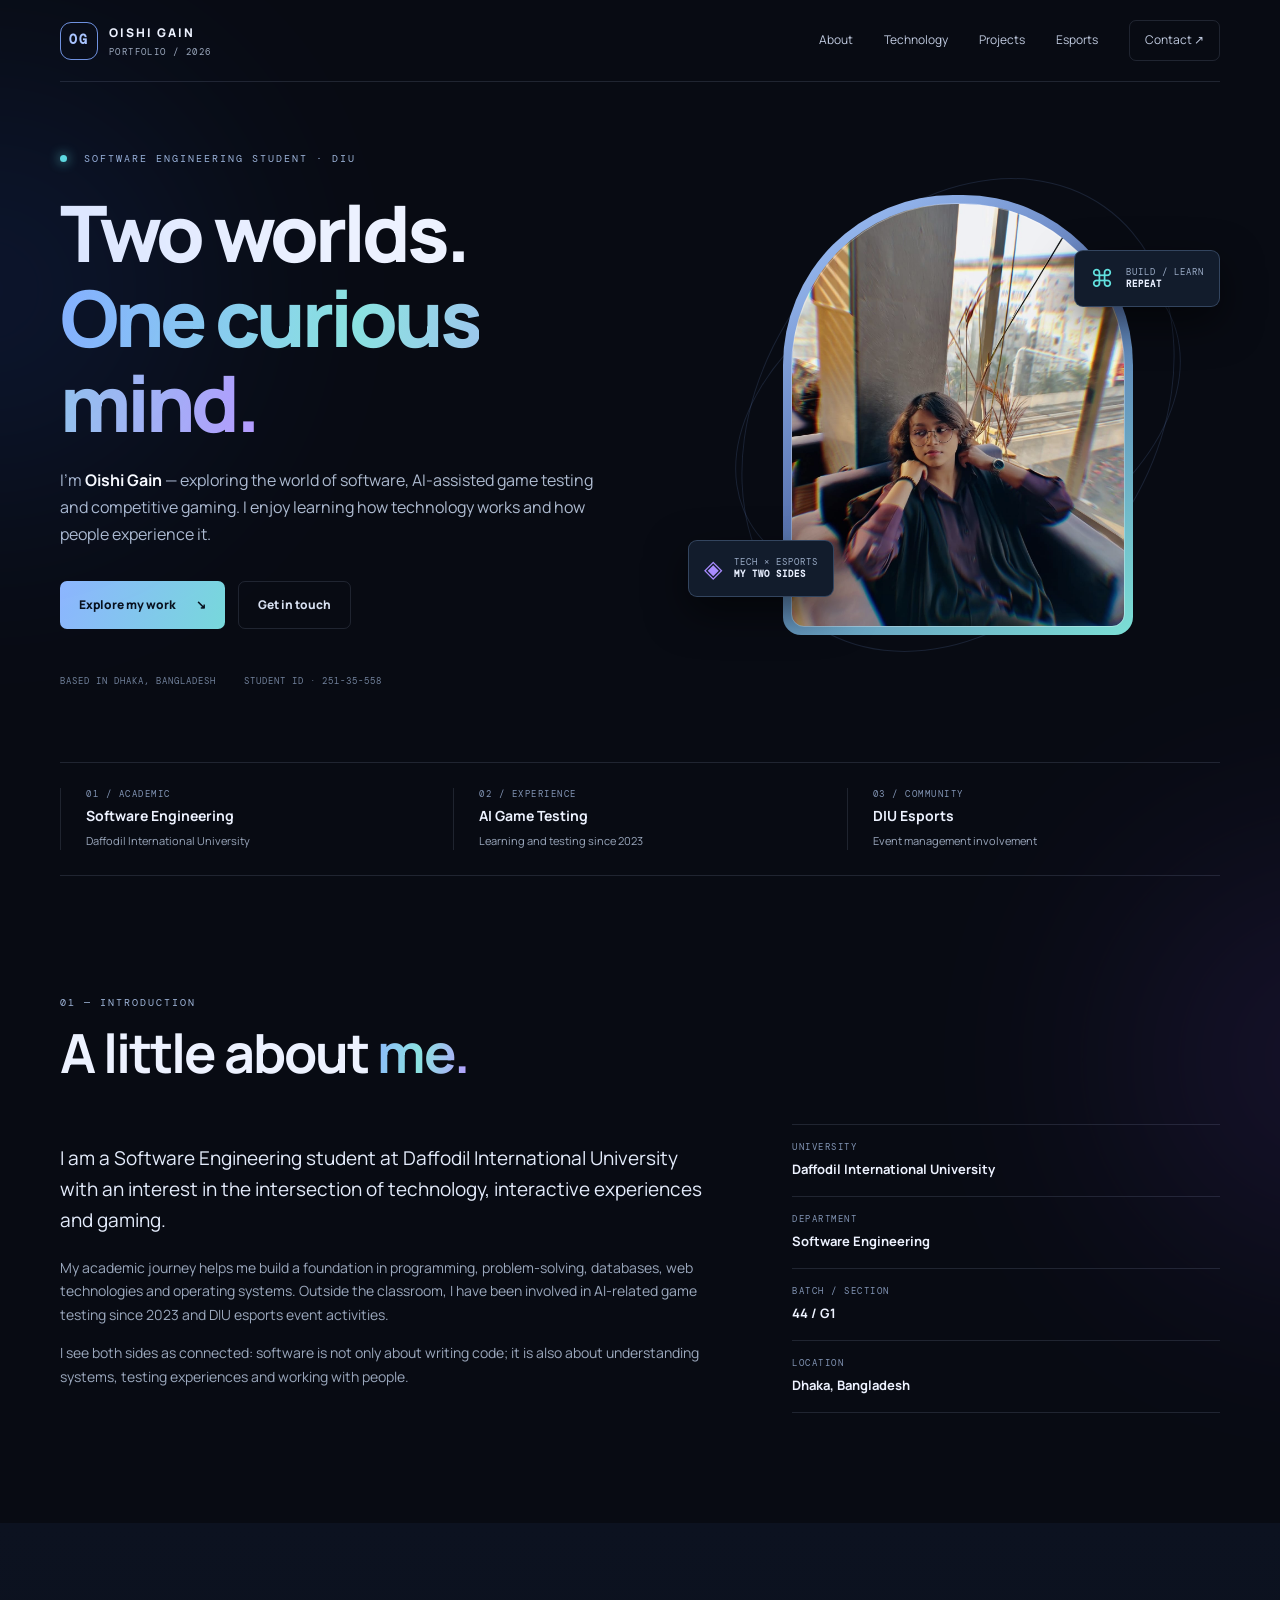
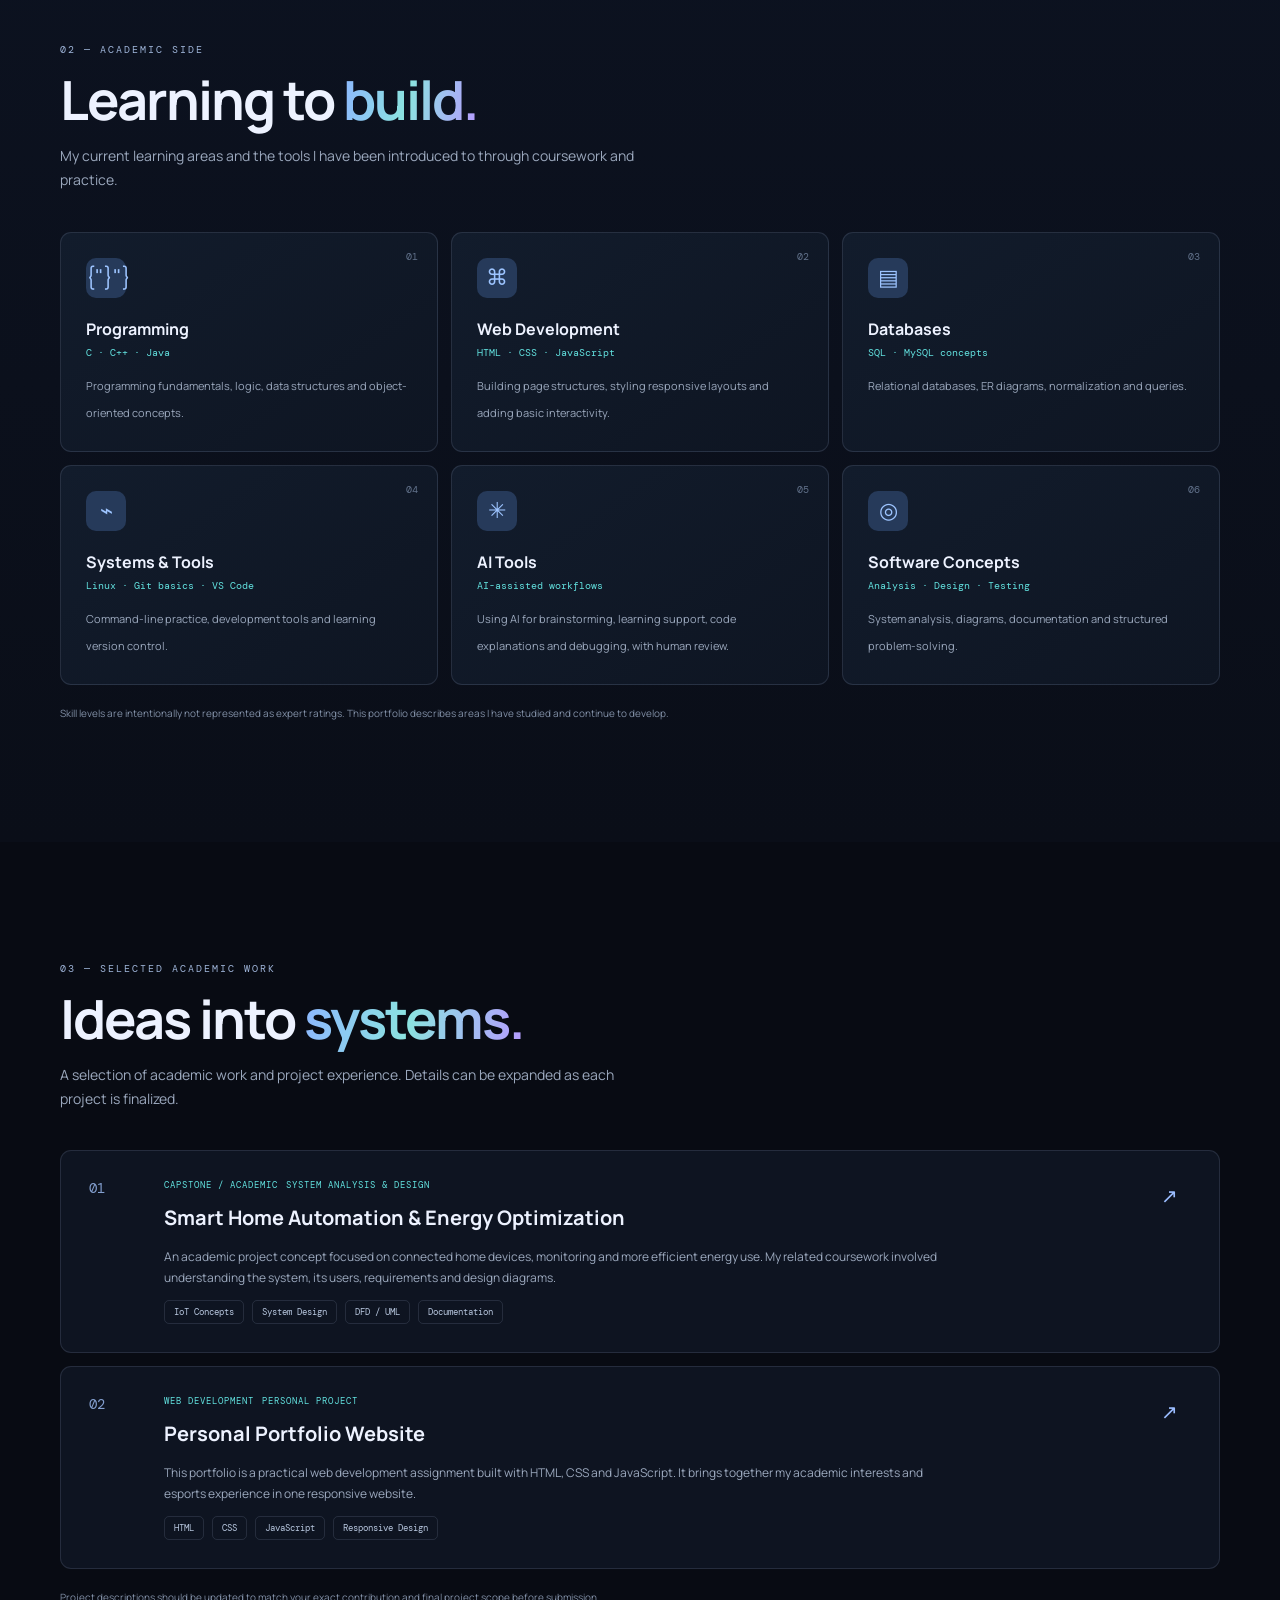
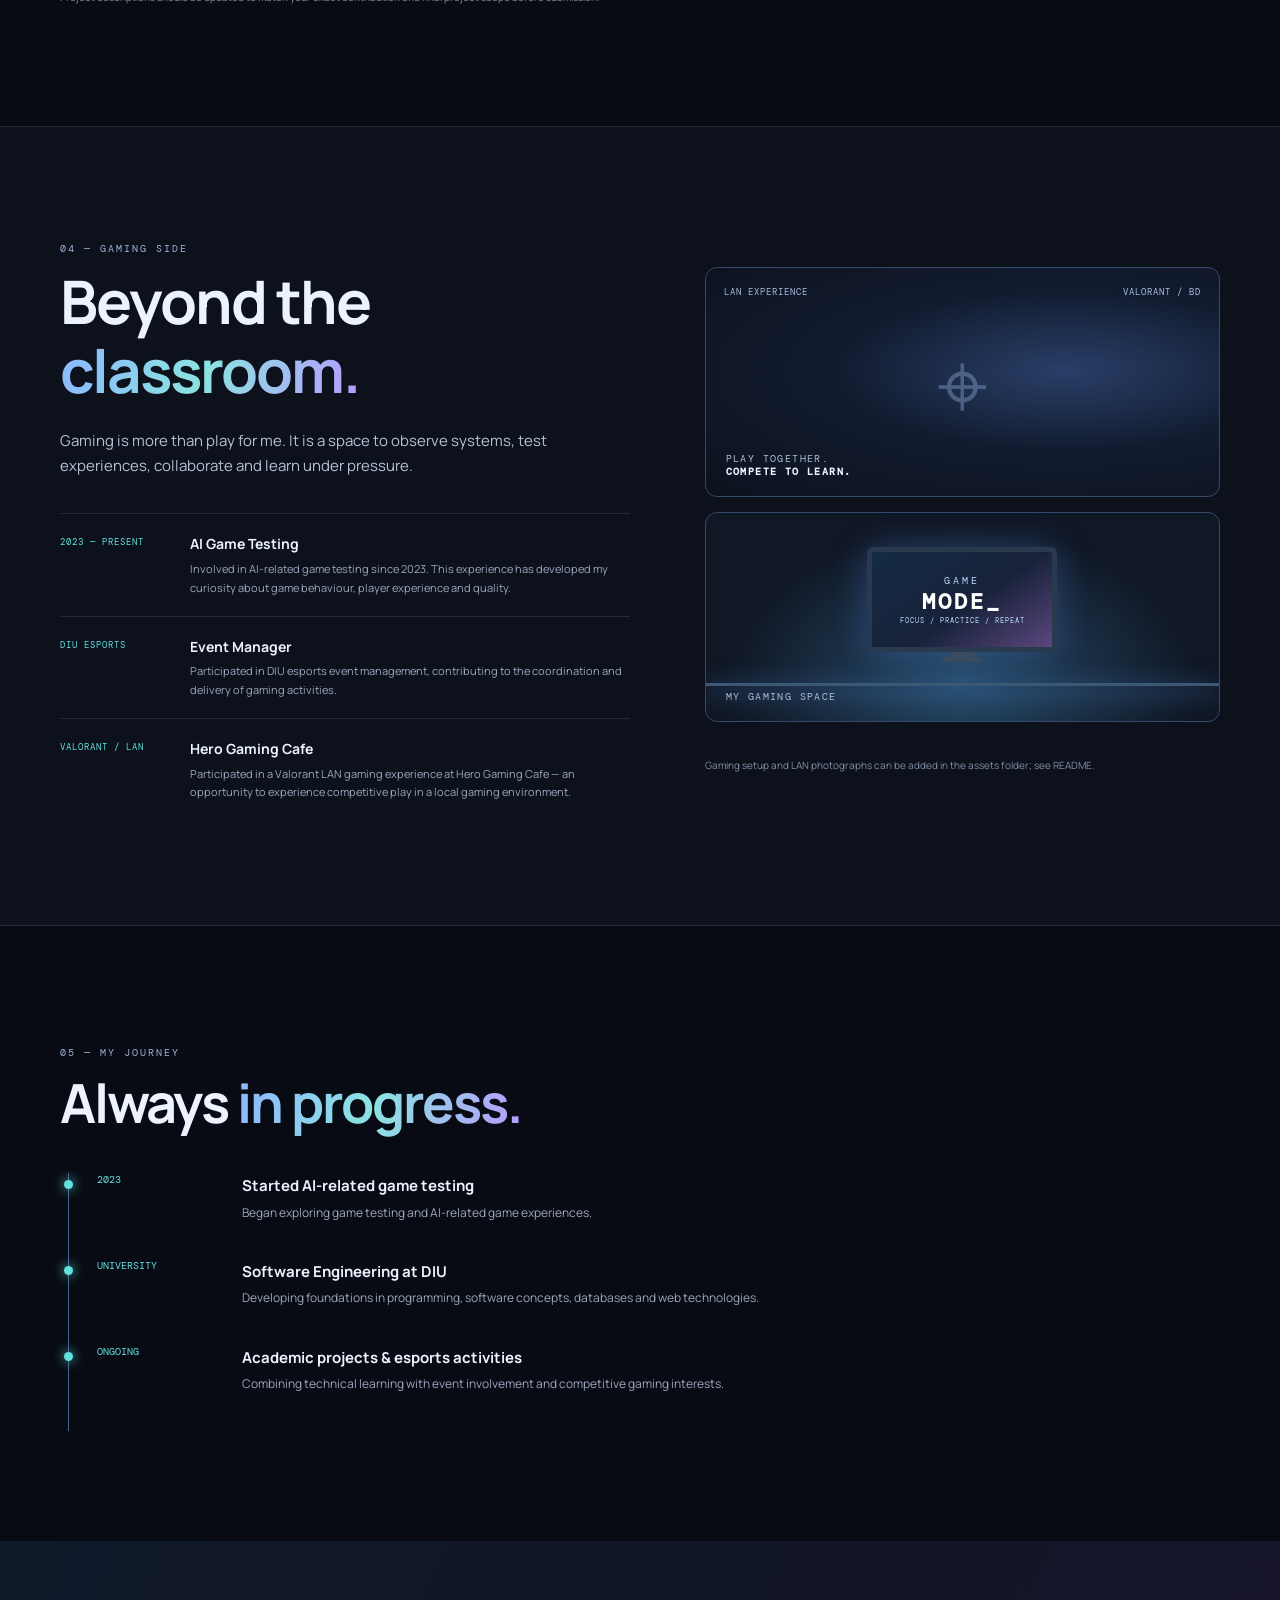
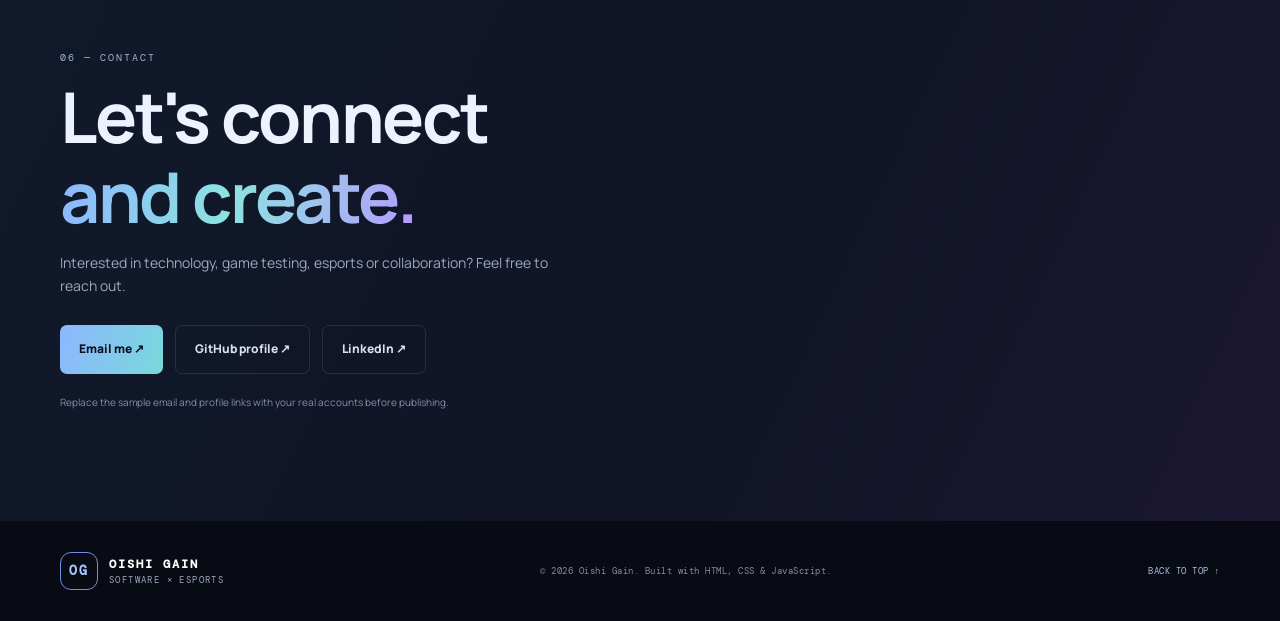
==== index.html @ d16bc070 "Add files via upload" ====
<!DOCTYPE html>
<html lang="en">
<head>
  <meta charset="UTF-8">
  <meta name="viewport" content="width=device-width, initial-scale=1.0">
  <meta name="description" content="Portfolio of Oishi Gain, Software Engineering student, technology enthusiast and esports participant.">
  <title>Oishi Gain | Software Engineering & Esports</title>
  <link rel="preconnect" href="https://fonts.googleapis.com">
  <link rel="preconnect" href="https://fonts.gstatic.com" crossorigin>
  <link href="https://fonts.googleapis.com/css2?family=DM+Mono:wght@400;500&family=Manrope:wght@400;500;600;700;800&display=swap" rel="stylesheet">
  <link rel="stylesheet" href="style.css">
</head>
<body>
  <div class="ambient ambient-one"></div><div class="ambient ambient-two"></div>
  <header class="site-header">
    <a class="brand" href="#home"><span class="brand-mark">OG</span><span>OISHI GAIN<span class="brand-sub">PORTFOLIO / 2026</span></span></a>
    <button class="menu-toggle" aria-label="Toggle navigation" aria-expanded="false">☰</button>
    <nav class="nav-links" id="navLinks">
      <a href="#about">About</a><a href="#tech">Technology</a><a href="#projects">Projects</a><a href="#esports">Esports</a><a href="#contact" class="nav-contact">Contact ↗</a>
    </nav>
  </header>

  <main>
    <section class="hero section-wrap" id="home">
      <div class="hero-copy">
        <p class="eyebrow"><span class="status-dot"></span> SOFTWARE ENGINEERING STUDENT · DIU</p>
        <h1>Two worlds.<br><span class="gradient-text">One curious mind.</span></h1>
        <p class="hero-lead">I'm <strong>Oishi Gain</strong> — exploring the world of software, AI-assisted game testing and competitive gaming. I enjoy learning how technology works and how people experience it.</p>
        <div class="hero-actions"><a class="button button-primary" href="#projects">Explore my work <span>↘</span></a><a class="button button-quiet" href="#contact">Get in touch</a></div>
        <div class="hero-meta"><span>BASED IN DHAKA, BANGLADESH</span><span>STUDENT ID · 251-35-558</span></div>
      </div>
      <div class="hero-visual">
        <div class="portrait-frame"><img src="assets/oishi-profile.png" alt="Portrait of Oishi Gain"></div>
        <div class="floating-note note-top"><span class="note-icon">⌘</span><span>BUILD / LEARN<br><b>REPEAT</b></span></div>
        <div class="floating-note note-bottom"><span class="note-icon purple">◈</span><span>TECH × ESPORTS<br><b>MY TWO SIDES</b></span></div>
        <div class="orbit orbit-one"></div><div class="orbit orbit-two"></div>
      </div>
    </section>

    <section class="identity-strip section-wrap">
      <div><span class="strip-label">01 / ACADEMIC</span><strong>Software Engineering</strong><small>Daffodil International University</small></div>
      <div><span class="strip-label">02 / EXPERIENCE</span><strong>AI Game Testing</strong><small>Learning and testing since 2023</small></div>
      <div><span class="strip-label">03 / COMMUNITY</span><strong>DIU Esports</strong><small>Event management involvement</small></div>
    </section>

    <section class="content-section section-wrap" id="about">
      <div class="section-heading"><p class="eyebrow">01 — INTRODUCTION</p><h2>A little about <span class="gradient-text">me.</span></h2></div>
      <div class="about-grid">
        <div class="about-main"><p class="large-copy">I am a Software Engineering student at Daffodil International University with an interest in the intersection of technology, interactive experiences and gaming.</p><p>My academic journey helps me build a foundation in programming, problem-solving, databases, web technologies and operating systems. Outside the classroom, I have been involved in AI-related game testing since 2023 and DIU esports event activities.</p><p>I see both sides as connected: software is not only about writing code; it is also about understanding systems, testing experiences and working with people.</p></div>
        <div class="profile-facts">
          <div class="fact"><span>UNIVERSITY</span><b>Daffodil International University</b></div>
          <div class="fact"><span>DEPARTMENT</span><b>Software Engineering</b></div>
          <div class="fact"><span>BATCH / SECTION</span><b>44 / G1</b></div>
          <div class="fact"><span>LOCATION</span><b>Dhaka, Bangladesh</b></div>
        </div>
      </div>
    </section>

    <section class="content-section tech-section" id="tech">
      <div class="section-wrap">
        <div class="section-heading"><p class="eyebrow">02 — ACADEMIC SIDE</p><h2>Learning to <span class="gradient-text">build.</span></h2><p class="section-intro">My current learning areas and the tools I have been introduced to through coursework and practice.</p></div>
        <div class="skill-grid">
          <article class="skill-card"><span class="card-index">01</span><div class="skill-icon">{"}"}</div><h3>Programming</h3><p>C · C++ · Java</p><small>Programming fundamentals, logic, data structures and object-oriented concepts.</small></article>
          <article class="skill-card"><span class="card-index">02</span><div class="skill-icon">⌘</div><h3>Web Development</h3><p>HTML · CSS · JavaScript</p><small>Building page structures, styling responsive layouts and adding basic interactivity.</small></article>
          <article class="skill-card"><span class="card-index">03</span><div class="skill-icon">▤</div><h3>Databases</h3><p>SQL · MySQL concepts</p><small>Relational databases, ER diagrams, normalization and queries.</small></article>
          <article class="skill-card"><span class="card-index">04</span><div class="skill-icon">⌁</div><h3>Systems & Tools</h3><p>Linux · Git basics · VS Code</p><small>Command-line practice, development tools and learning version control.</small></article>
          <article class="skill-card"><span class="card-index">05</span><div class="skill-icon">✳</div><h3>AI Tools</h3><p>AI-assisted workflows</p><small>Using AI for brainstorming, learning support, code explanations and debugging, with human review.</small></article>
          <article class="skill-card"><span class="card-index">06</span><div class="skill-icon">◎</div><h3>Software Concepts</h3><p>Analysis · Design · Testing</p><small>System analysis, diagrams, documentation and structured problem-solving.</small></article>
        </div>
        <p class="small-note">Skill levels are intentionally not represented as expert ratings. This portfolio describes areas I have studied and continue to develop.</p>
      </div>
    </section>

    <section class="content-section section-wrap" id="projects">
      <div class="section-heading"><p class="eyebrow">03 — SELECTED ACADEMIC WORK</p><h2>Ideas into <span class="gradient-text">systems.</span></h2><p class="section-intro">A selection of academic work and project experience. Details can be expanded as each project is finalized.</p></div>
      <div class="project-list">
        <article class="project-card">
          <div class="project-number">01</div><div class="project-body"><div class="project-tags"><span>CAPSTONE / ACADEMIC</span><span>SYSTEM ANALYSIS & DESIGN</span></div><h3>Smart Home Automation & Energy Optimization</h3><p>An academic project concept focused on connected home devices, monitoring and more efficient energy use. My related coursework involved understanding the system, its users, requirements and design diagrams.</p><div class="tag-row"><span>IoT Concepts</span><span>System Design</span><span>DFD / UML</span><span>Documentation</span></div></div><div class="project-arrow">↗</div>
        </article>
        <article class="project-card">
          <div class="project-number">02</div><div class="project-body"><div class="project-tags"><span>WEB DEVELOPMENT</span><span>PERSONAL PROJECT</span></div><h3>Personal Portfolio Website</h3><p>This portfolio is a practical web development assignment built with HTML, CSS and JavaScript. It brings together my academic interests and esports experience in one responsive website.</p><div class="tag-row"><span>HTML</span><span>CSS</span><span>JavaScript</span><span>Responsive Design</span></div></div><div class="project-arrow">↗</div>
        </article>
      </div>
      <p class="small-note">Project descriptions should be updated to match your exact contribution and final project scope before submission.</p>
    </section>

    <section class="esports-section" id="esports">
      <div class="section-wrap esports-layout">
        <div class="esports-copy"><p class="eyebrow">04 — GAMING SIDE</p><h2>Beyond the<br><span class="gradient-text">classroom.</span></h2><p class="large-copy">Gaming is more than play for me. It is a space to observe systems, test experiences, collaborate and learn under pressure.</p>
          <div class="experience-item"><span class="experience-year">2023 — PRESENT</span><div><h3>AI Game Testing</h3><p>Involved in AI-related game testing since 2023. This experience has developed my curiosity about game behaviour, player experience and quality.</p></div></div>
          <div class="experience-item"><span class="experience-year">DIU ESPORTS</span><div><h3>Event Manager</h3><p>Participated in DIU esports event management, contributing to the coordination and delivery of gaming activities.</p></div></div>
          <div class="experience-item"><span class="experience-year">VALORANT / LAN</span><div><h3>Hero Gaming Cafe</h3><p>Participated in a Valorant LAN gaming experience at Hero Gaming Cafe — an opportunity to experience competitive play in a local gaming environment.</p></div></div>
        </div>
        <div class="gaming-visual">
          <div class="visual-panel lan-panel"><div class="visual-top"><span>LAN EXPERIENCE</span><span>VALORANT / BD</span></div><div class="crosshair">⌖</div><div class="visual-caption">PLAY TOGETHER.<br><b>COMPETE TO LEARN.</b></div></div>
          <div class="visual-panel setup-panel"><div class="setup-glow"></div><div class="monitor"><div class="monitor-screen"><span>GAME</span><b>MODE_</b><small>FOCUS / PRACTICE / REPEAT</small></div><div class="monitor-stand"></div></div><div class="desk-line"></div><div class="visual-caption">MY GAMING SPACE</div></div>
          <p class="small-note">Gaming setup and LAN photographs can be added in the assets folder; see README.</p>
        </div>
      </div>
    </section>

    <section class="content-section section-wrap" id="journey">
      <div class="section-heading"><p class="eyebrow">05 — MY JOURNEY</p><h2>Always <span class="gradient-text">in progress.</span></h2></div>
      <div class="timeline">
        <div class="timeline-item"><span>2023</span><div><h3>Started AI-related game testing</h3><p>Began exploring game testing and AI-related game experiences.</p></div></div>
        <div class="timeline-item"><span>UNIVERSITY</span><div><h3>Software Engineering at DIU</h3><p>Developing foundations in programming, software concepts, databases and web technologies.</p></div></div>
        <div class="timeline-item"><span>ONGOING</span><div><h3>Academic projects & esports activities</h3><p>Combining technical learning with event involvement and competitive gaming interests.</p></div></div>
      </div>
    </section>

    <section class="contact-section" id="contact"><div class="section-wrap contact-inner">
      <p class="eyebrow">06 — CONTACT</p><h2>Let's connect<br><span class="gradient-text">and create.</span></h2>
      <p>Interested in technology, game testing, esports or collaboration? Feel free to reach out.</p><div class="contact-links">
        <a href="mailto:oishigain162@gmail.com" class="button button-primary">Email me ↗</a>
        <a href="https://github.com/" target="_blank" rel="noreferrer" class="button button-quiet">GitHub profile ↗</a>
        <a href="https://www.linkedin.com/" target="_blank" rel="noreferrer" class="button button-quiet">LinkedIn ↗</a>
      </div>
      <p class="small-note">Replace the sample email and profile links with your real accounts before publishing.</p>
    </div>
  </section>
</main>
  <footer class="site-footer"><a class="brand" href="#home"><span class="brand-mark">OG</span><span>OISHI GAIN<span class="brand-sub">SOFTWARE × ESPORTS</span></span></a><span>© <span id="year"></span> Oishi Gain. Built with HTML, CSS & JavaScript.</span><a href="#home">BACK TO TOP ↑</a></footer>
  <script src="script.js"></script>
</body>
</html>
---- style.css ----
*{box-sizing:border-box} :root{--bg:#080b13;--panel:#101624;--panel2:#131c2d;--text:#edf2ff;--muted:#9ba8bd;--line:rgba(191,208,241,.13);--blue:#7ca9ff;--cyan:#62e1df;--purple:#a88bff;--mono:"DM Mono",monospace;--sans:"Manrope",sans-serif}html{scroll-behavior:smooth;scroll-padding-top:90px}body{margin:0;background:var(--bg);color:var(--text);font-family:var(--sans);line-height:1.7;overflow-x:hidden}a{color:inherit;text-decoration:none}.ambient{position:absolute;width:420px;height:420px;border-radius:50%;filter:blur(120px);opacity:.12;pointer-events:none}.ambient-one{background:#316dff;top:80px;left:-220px}.ambient-two{background:#7b43d8;top:850px;right:-260px}.section-wrap{width:min(1160px,calc(100% - 48px));margin:auto}.site-header{height:82px;display:flex;align-items:center;justify-content:space-between;width:min(1160px,calc(100% - 48px));margin:auto;border-bottom:1px solid var(--line);position:relative;z-index:5}.brand{display:flex;align-items:center;gap:11px;font-size:12px;font-weight:800;letter-spacing:2px}.brand-mark{width:38px;height:38px;display:grid;place-items:center;border:1px solid #6f91df;color:#a9c4ff;border-radius:11px;font-family:var(--mono);font-size:13px}.brand-sub{display:block;color:var(--muted);font:9px var(--mono);letter-spacing:1.4px;margin-top:2px}.nav-links{display:flex;align-items:center;gap:31px;font-size:12px;color:#c1cbe0}.nav-links a:hover,.site-footer a:hover{color:var(--cyan)}.nav-contact{border:1px solid var(--line);padding:9px 15px;border-radius:7px}.menu-toggle{display:none;background:none;color:white;border:0;font-size:24px}.hero{min-height:650px;display:grid;grid-template-columns:1.05fr .95fr;align-items:center;gap:55px;padding-top:60px;padding-bottom:75px}.eyebrow{font:10px var(--mono);letter-spacing:2px;color:#9eb4d8}.status-dot{display:inline-block;width:7px;height:7px;background:var(--cyan);border-radius:50%;margin-right:9px;box-shadow:0 0 12px var(--cyan)}h1{font-size:clamp(48px,6.4vw,78px);line-height:1.09;letter-spacing:-4px;margin:25px 0 22px;font-weight:800}.gradient-text{background:linear-gradient(100deg,#8db6ff 0%,#8be3e0 48%,#b69bff 100%);-webkit-background-clip:text;background-clip:text;color:transparent}.hero-lead{max-width:540px;color:#aebbd0;font-size:16px}.hero-lead strong{color:white}.hero-actions{display:flex;gap:13px;margin:32px 0 46px}.button{display:inline-flex;align-items:center;gap:20px;padding:13px 19px;border-radius:7px;font-size:12px;font-weight:800;transition:.2s}.button:hover{transform:translateY(-3px)}.button-primary{background:linear-gradient(110deg,#8eb6ff,#78d9db);color:#08101c}.button-quiet{border:1px solid var(--line);color:#d8e1f2}.hero-meta{display:flex;gap:28px;color:#71819b;font:9px var(--mono);letter-spacing:1px}.hero-visual{position:relative;min-height:480px;display:grid;place-items:center}.portrait-frame{width:min(350px,78%);height:440px;position:relative;z-index:1;border-radius:170px 170px 18px 18px;padding:9px;background:linear-gradient(145deg,#a5c9ff,#5a75b2 48%,#7ce0d6)}.portrait-frame:before{content:"";position:absolute;inset:8px;border:1px solid #ffffff50;border-radius:165px 165px 13px 13px;z-index:2;pointer-events:none}.portrait-frame img{width:100%;height:100%;object-fit:cover;object-position:center 35%;border-radius:160px 160px 12px 12px;filter:saturate(.86)}.floating-note{position:absolute;z-index:3;display:flex;gap:11px;align-items:center;padding:12px 15px;background:#121c2c;border:1px solid #52698e88;border-radius:9px;box-shadow:0 15px 40px #0008;font:9px var(--mono);letter-spacing:1px;color:#9aabc6}.floating-note b{color:#e8efff}.note-icon{font-size:24px;color:var(--cyan)}.note-top{top:75px;right:0}.note-bottom{bottom:58px;left:-7px}.purple{color:var(--purple)}.orbit{position:absolute;border:1px solid #7296d52b;border-radius:50%;transform:rotate(-25deg)}.orbit-one{width:470px;height:310px}.orbit-two{width:390px;height:510px;transform:rotate(35deg)}.identity-strip{display:grid;grid-template-columns:repeat(3,1fr);border-top:1px solid var(--line);border-bottom:1px solid var(--line);padding:25px 0;gap:20px}.identity-strip>div{display:flex;flex-direction:column;gap:4px;padding-left:25px;border-left:1px solid var(--line)}.strip-label,.fact span{font:9px var(--mono);letter-spacing:1.5px;color:#8295b5}.identity-strip strong{font-size:14px}.identity-strip small{color:var(--muted);font-size:11px}.content-section{padding-top:110px;padding-bottom:110px}.section-heading{margin-bottom:40px}.section-heading h2,.esports-copy h2,.contact-inner h2{font-size:clamp(36px,5vw,54px);line-height:1.15;letter-spacing:-2px;margin:12px 0}.section-intro{color:var(--muted);max-width:600px;font-size:14px}.about-grid{display:grid;grid-template-columns:1.2fr .8fr;gap:90px}.about-main p{color:var(--muted);font-size:14px}.about-main .large-copy,.large-copy{font-size:19px;line-height:1.65;color:#e4ecfc}.profile-facts{border-top:1px solid var(--line)}.fact{padding:16px 0;border-bottom:1px solid var(--line);display:flex;flex-direction:column;gap:5px}.fact b{font-size:13px}.tech-section{background:linear-gradient(180deg,#0c1220,#0a0e18)}.skill-grid{display:grid;grid-template-columns:repeat(3,1fr);gap:13px}.skill-card{position:relative;padding:25px;background:linear-gradient(145deg,#121c2c,#0e1522);border:1px solid var(--line);border-radius:11px;min-height:220px;transition:.2s}.skill-card:hover,.project-card:hover{border-color:#7197d477;transform:translateY(-3px)}.card-index{position:absolute;right:19px;top:17px;color:#62728b;font:10px var(--mono)}.skill-icon{width:40px;height:40px;display:grid;place-items:center;background:#263a5a;color:#9dc4ff;border-radius:10px;font-size:22px}.skill-card h3{font-size:16px;margin:18px 0 3px}.skill-card p{font:10px var(--mono);color:var(--cyan);margin:0 0 12px}.skill-card small{color:var(--muted);font-size:11px}.small-note{font-size:10px;color:#8290a7;margin-top:20px}.project-list{display:grid;gap:13px}.project-card{display:grid;grid-template-columns:55px 1fr 30px;gap:20px;align-items:start;padding:28px;border:1px solid var(--line);background:#0e1421;border-radius:11px;transition:.2s}.project-number{font:14px var(--mono);color:#839fcf}.project-tags,.tag-row{display:flex;flex-wrap:wrap;gap:8px}.project-tags span{font:9px var(--mono);letter-spacing:1px;color:var(--cyan)}.project-body h3{font-size:20px;margin:10px 0}.project-body p{font-size:12px;color:var(--muted);max-width:800px}.tag-row span{font:9px var(--mono);padding:5px 9px;border:1px solid var(--line);border-radius:5px;color:#b8c7df}.project-arrow{color:#9bbdff;font-size:20px}.esports-section{background:#0c111c;border-top:1px solid var(--line);border-bottom:1px solid var(--line);padding:105px 0}.esports-layout{display:grid;grid-template-columns:1.05fr .95fr;gap:75px;align-items:center}.esports-copy h2{font-size:clamp(42px,5vw,60px)}.esports-copy>.large-copy{color:#b5c2d6;font-size:15px;margin:24px 0 35px}.experience-item{display:grid;grid-template-columns:115px 1fr;gap:15px;padding:18px 0;border-top:1px solid var(--line)}.experience-year{font:9px var(--mono);letter-spacing:1px;color:var(--cyan);padding-top:4px}.experience-item h3{font-size:14px;margin:0 0 4px}.experience-item p{font-size:11px;color:var(--muted);margin:0}.gaming-visual{display:grid;gap:15px}.visual-panel{height:230px;border:1px solid #354968;border-radius:12px;position:relative;overflow:hidden;padding:18px;background:radial-gradient(ellipse at 70% 45%,#293f68 0,#121c30 45%,#0c111d 100%)}.visual-top{display:flex;justify-content:space-between;font:9px var(--mono);letter-spacing:1px;color:#a8bddc}.crosshair{position:absolute;top:50%;left:50%;transform:translate(-50%,-50%);font-size:90px;color:#a5c8ff55}.visual-caption{position:absolute;bottom:18px;left:20px;font:10px var(--mono);letter-spacing:1.4px;color:#aebed7}.visual-caption b{color:#e9f3ff}.setup-panel{height:210px;background:radial-gradient(ellipse at 50% 80%,#264b69,#101725 65%)}.monitor{position:absolute;top:34px;left:50%;transform:translateX(-50%);width:190px;height:115px}.monitor-screen{height:105px;border:5px solid #29394e;border-radius:6px;background:linear-gradient(145deg,#132b43,#18223a 55%,#5a477e);display:flex;flex-direction:column;align-items:center;justify-content:center;color:#b7d9ff;font:10px var(--mono);letter-spacing:3px;box-shadow:0 0 35px #5d91ff44}.monitor-screen b{font-size:22px;color:white}.monitor-screen small{font-size:7px;letter-spacing:1px}.monitor-stand{height:10px;width:45px;margin:auto;background:#3b4b60;clip-path:polygon(25% 0,75% 0,100% 100%,0 100%)}.desk-line{position:absolute;bottom:35px;left:0;width:100%;height:3px;background:#3b5874;box-shadow:0 5px 25px #5c9dff}.timeline{border-left:1px solid #46618a;margin-left:8px}.timeline-item{display:grid;grid-template-columns:120px 1fr;gap:25px;padding:0 0 32px 28px;position:relative}.timeline-item:before{content:"";position:absolute;left:-5px;top:7px;width:9px;height:9px;background:var(--cyan);border-radius:50%;box-shadow:0 0 12px #62e1df}.timeline-item>span{font:10px var(--mono);color:var(--cyan)}.timeline-item h3{font-size:15px;margin:0}.timeline-item p{font-size:12px;color:var(--muted);margin:4px 0}.contact-section{background:linear-gradient(115deg,#101a2b,#101426 55%,#1b1730);padding:100px 0}.contact-inner h2{font-size:clamp(48px,6vw,70px)}.contact-inner>p:not(.eyebrow):not(.small-note){color:var(--muted);max-width:520px;font-size:14px}.contact-links{display:flex;flex-wrap:wrap;gap:12px;margin-top:27px}.site-footer{width:min(1160px,calc(100% - 48px));margin:auto;min-height:100px;display:flex;align-items:center;justify-content:space-between;gap:15px;color:#7f8da5;font:9px var(--mono);letter-spacing:.5px}.site-footer .brand{color:white}.site-footer>a:last-child{color:#a8bde0}
@media(max-width:800px){.nav-links{gap:15px}.hero{gap:20px;min-height:570px}.portrait-frame{height:370px}.hero-meta{flex-direction:column;gap:8px}.about-grid,.esports-layout{gap:40px}.skill-grid{grid-template-columns:repeat(2,1fr)}}@media(max-width:620px){.site-header{height:70px}.menu-toggle{display:block}.nav-links{display:none;position:absolute;top:69px;left:0;right:0;padding:18px;background:#101827;border:1px solid var(--line);border-radius:0 0 10px 10px;flex-direction:column;align-items:stretch}.nav-links.open{display:flex}.nav-links a{padding:8px}.hero{grid-template-columns:1fr;padding-top:65px;gap:15px}.hero-copy{order:1}.hero-visual{order:0;min-height:360px}.portrait-frame{height:330px;width:245px}.note-top{top:35px;right:-4px}.note-bottom{bottom:28px;left:-5px}.orbit-one{width:320px;height:230px}.orbit-two{width:290px;height:380px}h1{font-size:52px;letter-spacing:-2.5px}.hero-meta{font-size:8px}.identity-strip{grid-template-columns:1fr;gap:16px}.identity-strip>div{padding-left:15px}.content-section{padding-top:75px;padding-bottom:75px}.about-grid,.esports-layout{grid-template-columns:1fr;gap:30px}.skill-grid{grid-template-columns:1fr}.skill-card{min-height:0}.project-card{grid-template-columns:30px 1fr 15px;gap:10px;padding:20px 14px}.project-body h3{font-size:17px}.esports-section{padding:75px 0}.experience-item{grid-template-columns:95px 1fr}.timeline-item{grid-template-columns:90px 1fr;gap:12px}.contact-section{padding:75px 0}.site-footer{padding:25px 0;flex-direction:column;align-items:flex-start}.site-footer>span{line-height:1.8}}
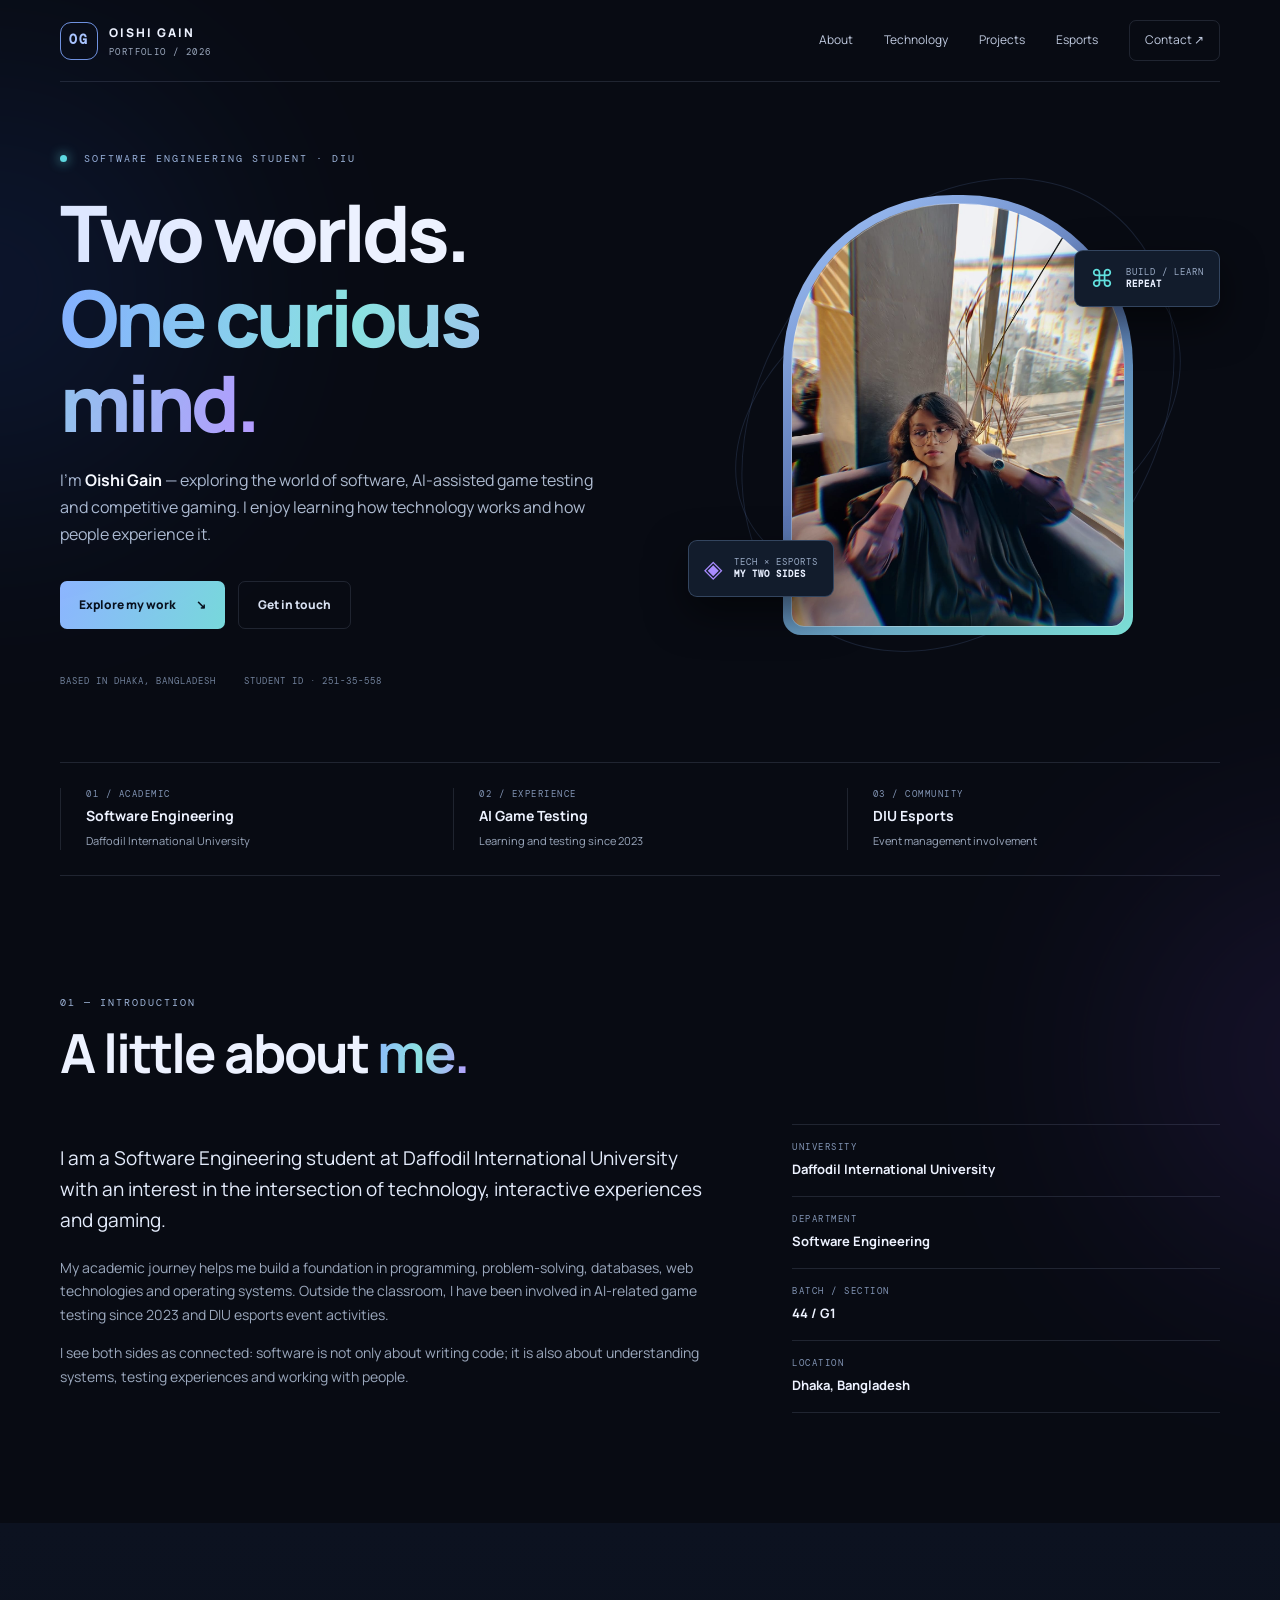
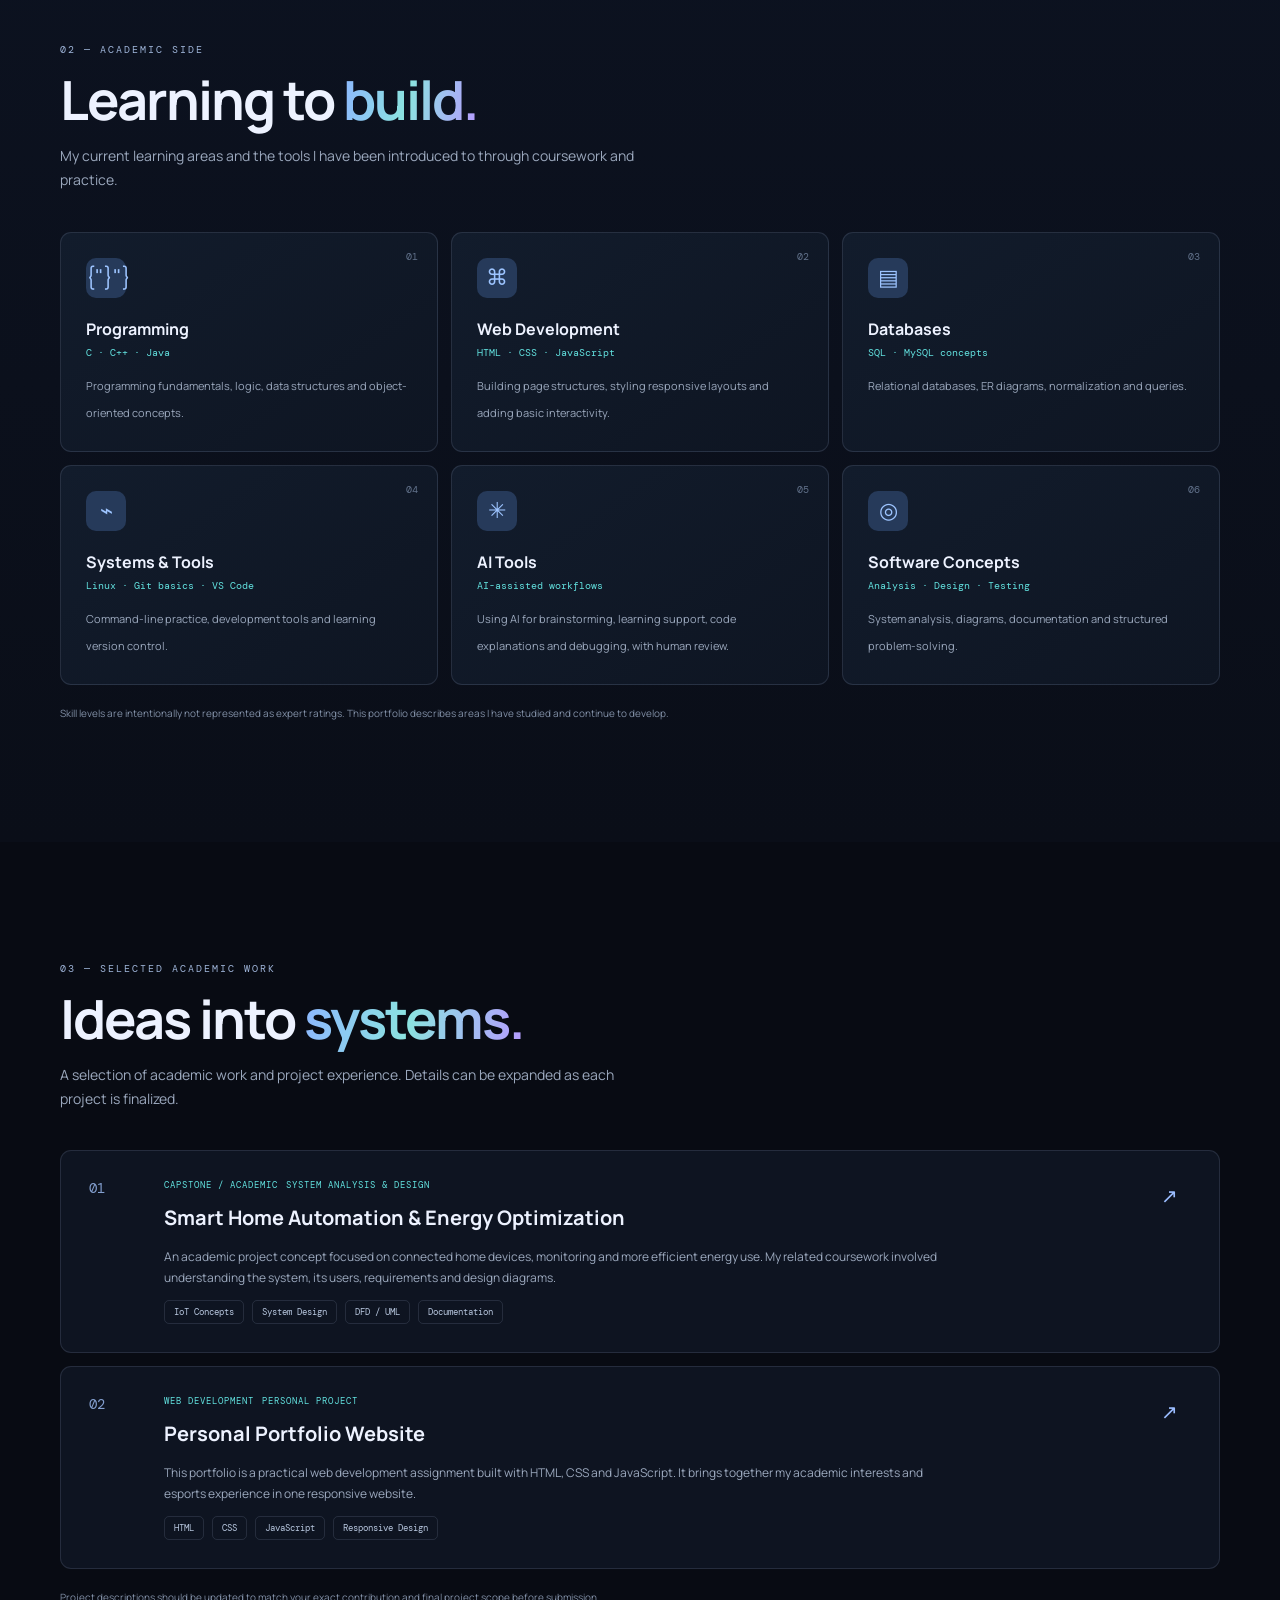
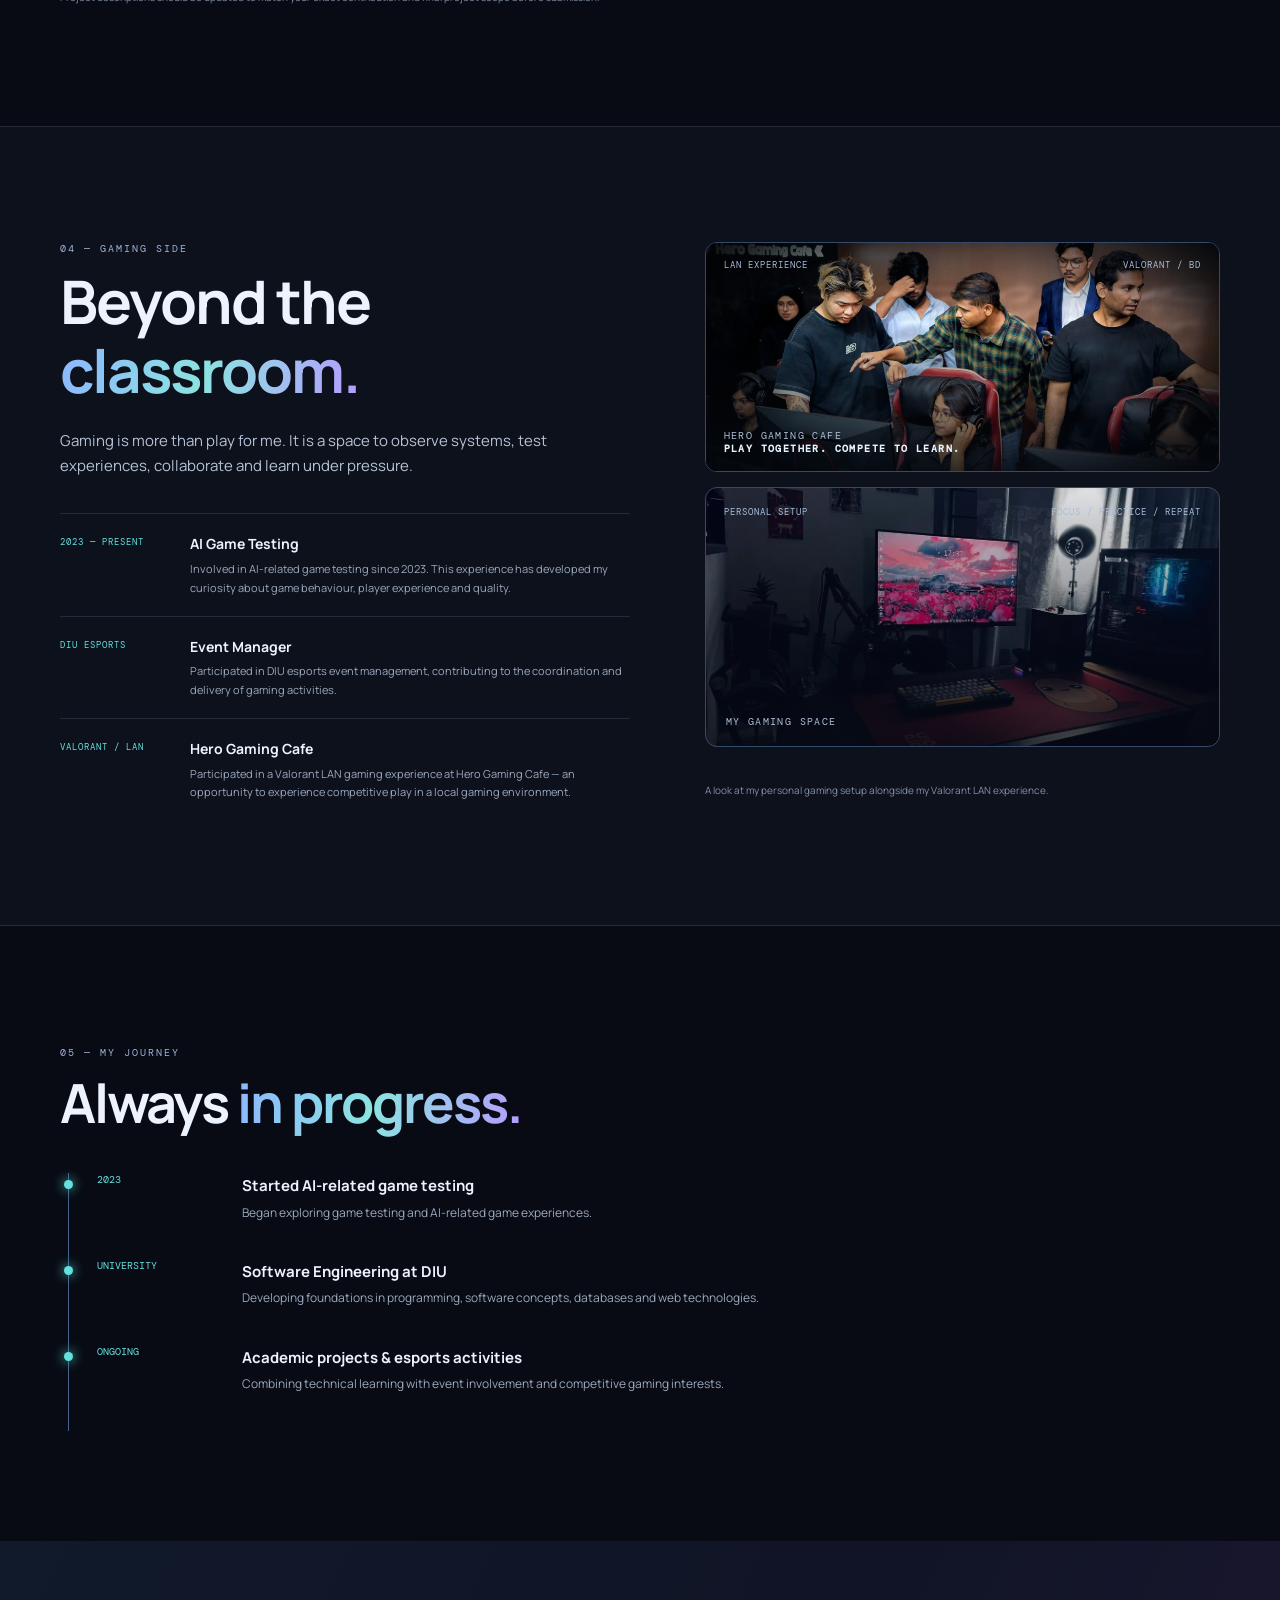
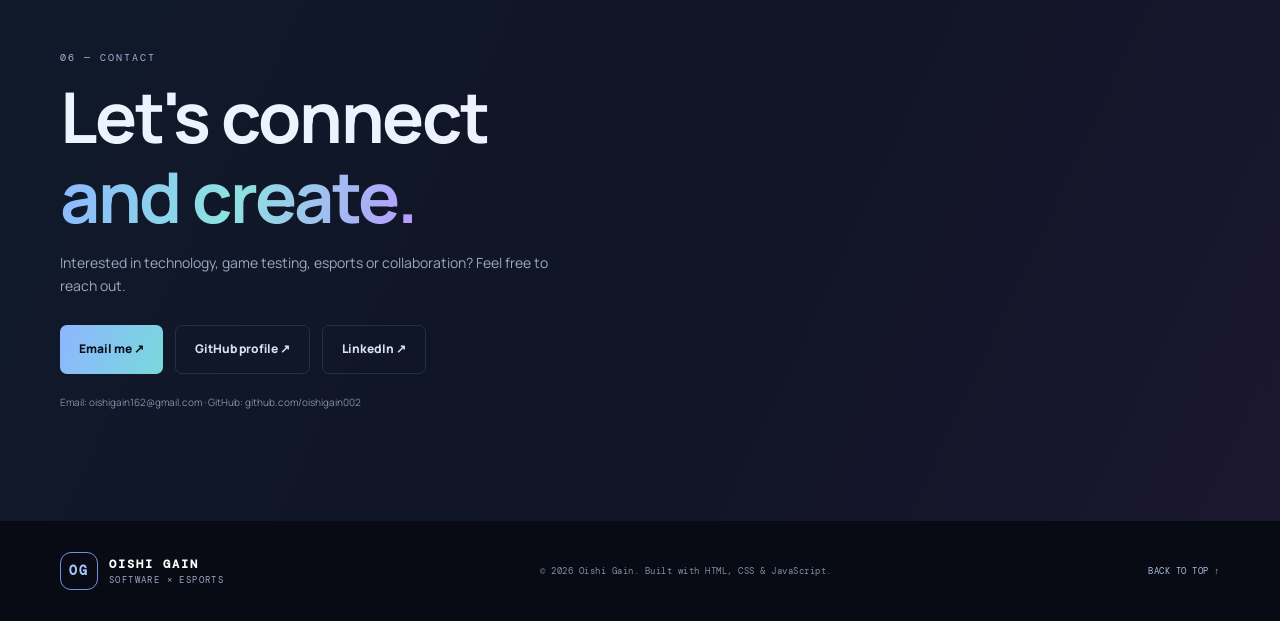
==== commit 6066c83e: "Add files via upload" ====
--- a/index.html
+++ b/index.html
@@ -92,9 +92,9 @@
           <div class="experience-item"><span class="experience-year">VALORANT / LAN</span><div><h3>Hero Gaming Cafe</h3><p>Participated in a Valorant LAN gaming experience at Hero Gaming Cafe — an opportunity to experience competitive play in a local gaming environment.</p></div></div>
         </div>
         <div class="gaming-visual">
-          <div class="visual-panel lan-panel"><div class="visual-top"><span>LAN EXPERIENCE</span><span>VALORANT / BD</span></div><div class="crosshair">⌖</div><div class="visual-caption">PLAY TOGETHER.<br><b>COMPETE TO LEARN.</b></div></div>
-          <div class="visual-panel setup-panel"><div class="setup-glow"></div><div class="monitor"><div class="monitor-screen"><span>GAME</span><b>MODE_</b><small>FOCUS / PRACTICE / REPEAT</small></div><div class="monitor-stand"></div></div><div class="desk-line"></div><div class="visual-caption">MY GAMING SPACE</div></div>
-          <p class="small-note">Gaming setup and LAN photographs can be added in the assets folder; see README.</p>
+          <div class="visual-panel lan-panel photo-panel"><img src="assets/valorant-lan.png" alt="Oishi at a Valorant LAN gaming event at Hero Gaming Cafe"><div class="photo-shade"></div><div class="visual-top"><span>LAN EXPERIENCE</span><span>VALORANT / BD</span></div><div class="visual-caption">HERO GAMING CAFE<br><b>PLAY TOGETHER. COMPETE TO LEARN.</b></div></div>
+          <div class="visual-panel setup-panel"><div class="visual-top"><span>PERSONAL SETUP</span><span>FOCUS / PRACTICE / REPEAT</span></div><div class="visual-caption">MY GAMING SPACE</div></div>
+          <p class="small-note">A look at my personal gaming setup alongside my Valorant LAN experience.</p>
         </div>
       </div>
     </section>
@@ -108,17 +108,8 @@
       </div>
     </section>
 
-    <section class="contact-section" id="contact"><div class="section-wrap contact-inner">
-      <p class="eyebrow">06 — CONTACT</p><h2>Let's connect<br><span class="gradient-text">and create.</span></h2>
-      <p>Interested in technology, game testing, esports or collaboration? Feel free to reach out.</p><div class="contact-links">
-        <a href="mailto:oishigain162@gmail.com" class="button button-primary">Email me ↗</a>
-        <a href="https://github.com/" target="_blank" rel="noreferrer" class="button button-quiet">GitHub profile ↗</a>
-        <a href="https://www.linkedin.com/" target="_blank" rel="noreferrer" class="button button-quiet">LinkedIn ↗</a>
-      </div>
-      <p class="small-note">Replace the sample email and profile links with your real accounts before publishing.</p>
-    </div>
-  </section>
-</main>
+    <section class="contact-section" id="contact"><div class="section-wrap contact-inner"><p class="eyebrow">06 — CONTACT</p><h2>Let's connect<br><span class="gradient-text">and create.</span></h2><p>Interested in technology, game testing, esports or collaboration? Feel free to reach out.</p><div class="contact-links"><a href="mailto:oishigain162@gmail.com" class="button button-primary">Email me ↗</a><a href="https://github.com/oishigain002" target="_blank" rel="noreferrer" class="button button-quiet">GitHub profile ↗</a><a href="https://www.linkedin.com/" target="_blank" rel="noreferrer" class="button button-quiet">LinkedIn ↗</a></div><p class="small-note">Email: oishigain162@gmail.com · GitHub: github.com/oishigain002</p></div></section>
+  </main>
   <footer class="site-footer"><a class="brand" href="#home"><span class="brand-mark">OG</span><span>OISHI GAIN<span class="brand-sub">SOFTWARE × ESPORTS</span></span></a><span>© <span id="year"></span> Oishi Gain. Built with HTML, CSS & JavaScript.</span><a href="#home">BACK TO TOP ↑</a></footer>
   <script src="script.js"></script>
 </body>
--- a/style.css
+++ b/style.css
@@ -1,2 +1,14 @@
-*{box-sizing:border-box} :root{--bg:#080b13;--panel:#101624;--panel2:#131c2d;--text:#edf2ff;--muted:#9ba8bd;--line:rgba(191,208,241,.13);--blue:#7ca9ff;--cyan:#62e1df;--purple:#a88bff;--mono:"DM Mono",monospace;--sans:"Manrope",sans-serif}html{scroll-behavior:smooth;scroll-padding-top:90px}body{margin:0;background:var(--bg);color:var(--text);font-family:var(--sans);line-height:1.7;overflow-x:hidden}a{color:inherit;text-decoration:none}.ambient{position:absolute;width:420px;height:420px;border-radius:50%;filter:blur(120px);opacity:.12;pointer-events:none}.ambient-one{background:#316dff;top:80px;left:-220px}.ambient-two{background:#7b43d8;top:850px;right:-260px}.section-wrap{width:min(1160px,calc(100% - 48px));margin:auto}.site-header{height:82px;display:flex;align-items:center;justify-content:space-between;width:min(1160px,calc(100% - 48px));margin:auto;border-bottom:1px solid var(--line);position:relative;z-index:5}.brand{display:flex;align-items:center;gap:11px;font-size:12px;font-weight:800;letter-spacing:2px}.brand-mark{width:38px;height:38px;display:grid;place-items:center;border:1px solid #6f91df;color:#a9c4ff;border-radius:11px;font-family:var(--mono);font-size:13px}.brand-sub{display:block;color:var(--muted);font:9px var(--mono);letter-spacing:1.4px;margin-top:2px}.nav-links{display:flex;align-items:center;gap:31px;font-size:12px;color:#c1cbe0}.nav-links a:hover,.site-footer a:hover{color:var(--cyan)}.nav-contact{border:1px solid var(--line);padding:9px 15px;border-radius:7px}.menu-toggle{display:none;background:none;color:white;border:0;font-size:24px}.hero{min-height:650px;display:grid;grid-template-columns:1.05fr .95fr;align-items:center;gap:55px;padding-top:60px;padding-bottom:75px}.eyebrow{font:10px var(--mono);letter-spacing:2px;color:#9eb4d8}.status-dot{display:inline-block;width:7px;height:7px;background:var(--cyan);border-radius:50%;margin-right:9px;box-shadow:0 0 12px var(--cyan)}h1{font-size:clamp(48px,6.4vw,78px);line-height:1.09;letter-spacing:-4px;margin:25px 0 22px;font-weight:800}.gradient-text{background:linear-gradient(100deg,#8db6ff 0%,#8be3e0 48%,#b69bff 100%);-webkit-background-clip:text;background-clip:text;color:transparent}.hero-lead{max-width:540px;color:#aebbd0;font-size:16px}.hero-lead strong{color:white}.hero-actions{display:flex;gap:13px;margin:32px 0 46px}.button{display:inline-flex;align-items:center;gap:20px;padding:13px 19px;border-radius:7px;font-size:12px;font-weight:800;transition:.2s}.button:hover{transform:translateY(-3px)}.button-primary{background:linear-gradient(110deg,#8eb6ff,#78d9db);color:#08101c}.button-quiet{border:1px solid var(--line);color:#d8e1f2}.hero-meta{display:flex;gap:28px;color:#71819b;font:9px var(--mono);letter-spacing:1px}.hero-visual{position:relative;min-height:480px;display:grid;place-items:center}.portrait-frame{width:min(350px,78%);height:440px;position:relative;z-index:1;border-radius:170px 170px 18px 18px;padding:9px;background:linear-gradient(145deg,#a5c9ff,#5a75b2 48%,#7ce0d6)}.portrait-frame:before{content:"";position:absolute;inset:8px;border:1px solid #ffffff50;border-radius:165px 165px 13px 13px;z-index:2;pointer-events:none}.portrait-frame img{width:100%;height:100%;object-fit:cover;object-position:center 35%;border-radius:160px 160px 12px 12px;filter:saturate(.86)}.floating-note{position:absolute;z-index:3;display:flex;gap:11px;align-items:center;padding:12px 15px;background:#121c2c;border:1px solid #52698e88;border-radius:9px;box-shadow:0 15px 40px #0008;font:9px var(--mono);letter-spacing:1px;color:#9aabc6}.floating-note b{color:#e8efff}.note-icon{font-size:24px;color:var(--cyan)}.note-top{top:75px;right:0}.note-bottom{bottom:58px;left:-7px}.purple{color:var(--purple)}.orbit{position:absolute;border:1px solid #7296d52b;border-radius:50%;transform:rotate(-25deg)}.orbit-one{width:470px;height:310px}.orbit-two{width:390px;height:510px;transform:rotate(35deg)}.identity-strip{display:grid;grid-template-columns:repeat(3,1fr);border-top:1px solid var(--line);border-bottom:1px solid var(--line);padding:25px 0;gap:20px}.identity-strip>div{display:flex;flex-direction:column;gap:4px;padding-left:25px;border-left:1px solid var(--line)}.strip-label,.fact span{font:9px var(--mono);letter-spacing:1.5px;color:#8295b5}.identity-strip strong{font-size:14px}.identity-strip small{color:var(--muted);font-size:11px}.content-section{padding-top:110px;padding-bottom:110px}.section-heading{margin-bottom:40px}.section-heading h2,.esports-copy h2,.contact-inner h2{font-size:clamp(36px,5vw,54px);line-height:1.15;letter-spacing:-2px;margin:12px 0}.section-intro{color:var(--muted);max-width:600px;font-size:14px}.about-grid{display:grid;grid-template-columns:1.2fr .8fr;gap:90px}.about-main p{color:var(--muted);font-size:14px}.about-main .large-copy,.large-copy{font-size:19px;line-height:1.65;color:#e4ecfc}.profile-facts{border-top:1px solid var(--line)}.fact{padding:16px 0;border-bottom:1px solid var(--line);display:flex;flex-direction:column;gap:5px}.fact b{font-size:13px}.tech-section{background:linear-gradient(180deg,#0c1220,#0a0e18)}.skill-grid{display:grid;grid-template-columns:repeat(3,1fr);gap:13px}.skill-card{position:relative;padding:25px;background:linear-gradient(145deg,#121c2c,#0e1522);border:1px solid var(--line);border-radius:11px;min-height:220px;transition:.2s}.skill-card:hover,.project-card:hover{border-color:#7197d477;transform:translateY(-3px)}.card-index{position:absolute;right:19px;top:17px;color:#62728b;font:10px var(--mono)}.skill-icon{width:40px;height:40px;display:grid;place-items:center;background:#263a5a;color:#9dc4ff;border-radius:10px;font-size:22px}.skill-card h3{font-size:16px;margin:18px 0 3px}.skill-card p{font:10px var(--mono);color:var(--cyan);margin:0 0 12px}.skill-card small{color:var(--muted);font-size:11px}.small-note{font-size:10px;color:#8290a7;margin-top:20px}.project-list{display:grid;gap:13px}.project-card{display:grid;grid-template-columns:55px 1fr 30px;gap:20px;align-items:start;padding:28px;border:1px solid var(--line);background:#0e1421;border-radius:11px;transition:.2s}.project-number{font:14px var(--mono);color:#839fcf}.project-tags,.tag-row{display:flex;flex-wrap:wrap;gap:8px}.project-tags span{font:9px var(--mono);letter-spacing:1px;color:var(--cyan)}.project-body h3{font-size:20px;margin:10px 0}.project-body p{font-size:12px;color:var(--muted);max-width:800px}.tag-row span{font:9px var(--mono);padding:5px 9px;border:1px solid var(--line);border-radius:5px;color:#b8c7df}.project-arrow{color:#9bbdff;font-size:20px}.esports-section{background:#0c111c;border-top:1px solid var(--line);border-bottom:1px solid var(--line);padding:105px 0}.esports-layout{display:grid;grid-template-columns:1.05fr .95fr;gap:75px;align-items:center}.esports-copy h2{font-size:clamp(42px,5vw,60px)}.esports-copy>.large-copy{color:#b5c2d6;font-size:15px;margin:24px 0 35px}.experience-item{display:grid;grid-template-columns:115px 1fr;gap:15px;padding:18px 0;border-top:1px solid var(--line)}.experience-year{font:9px var(--mono);letter-spacing:1px;color:var(--cyan);padding-top:4px}.experience-item h3{font-size:14px;margin:0 0 4px}.experience-item p{font-size:11px;color:var(--muted);margin:0}.gaming-visual{display:grid;gap:15px}.visual-panel{height:230px;border:1px solid #354968;border-radius:12px;position:relative;overflow:hidden;padding:18px;background:radial-gradient(ellipse at 70% 45%,#293f68 0,#121c30 45%,#0c111d 100%)}.visual-top{display:flex;justify-content:space-between;font:9px var(--mono);letter-spacing:1px;color:#a8bddc}.crosshair{position:absolute;top:50%;left:50%;transform:translate(-50%,-50%);font-size:90px;color:#a5c8ff55}.visual-caption{position:absolute;bottom:18px;left:20px;font:10px var(--mono);letter-spacing:1.4px;color:#aebed7}.visual-caption b{color:#e9f3ff}.setup-panel{height:210px;background:radial-gradient(ellipse at 50% 80%,#264b69,#101725 65%)}.monitor{position:absolute;top:34px;left:50%;transform:translateX(-50%);width:190px;height:115px}.monitor-screen{height:105px;border:5px solid #29394e;border-radius:6px;background:linear-gradient(145deg,#132b43,#18223a 55%,#5a477e);display:flex;flex-direction:column;align-items:center;justify-content:center;color:#b7d9ff;font:10px var(--mono);letter-spacing:3px;box-shadow:0 0 35px #5d91ff44}.monitor-screen b{font-size:22px;color:white}.monitor-screen small{font-size:7px;letter-spacing:1px}.monitor-stand{height:10px;width:45px;margin:auto;background:#3b4b60;clip-path:polygon(25% 0,75% 0,100% 100%,0 100%)}.desk-line{position:absolute;bottom:35px;left:0;width:100%;height:3px;background:#3b5874;box-shadow:0 5px 25px #5c9dff}.timeline{border-left:1px solid #46618a;margin-left:8px}.timeline-item{display:grid;grid-template-columns:120px 1fr;gap:25px;padding:0 0 32px 28px;position:relative}.timeline-item:before{content:"";position:absolute;left:-5px;top:7px;width:9px;height:9px;background:var(--cyan);border-radius:50%;box-shadow:0 0 12px #62e1df}.timeline-item>span{font:10px var(--mono);color:var(--cyan)}.timeline-item h3{font-size:15px;margin:0}.timeline-item p{font-size:12px;color:var(--muted);margin:4px 0}.contact-section{background:linear-gradient(115deg,#101a2b,#101426 55%,#1b1730);padding:100px 0}.contact-inner h2{font-size:clamp(48px,6vw,70px)}.contact-inner>p:not(.eyebrow):not(.small-note){color:var(--muted);max-width:520px;font-size:14px}.contact-links{display:flex;flex-wrap:wrap;gap:12px;margin-top:27px}.site-footer{width:min(1160px,calc(100% - 48px));margin:auto;min-height:100px;display:flex;align-items:center;justify-content:space-between;gap:15px;color:#7f8da5;font:9px var(--mono);letter-spacing:.5px}.site-footer .brand{color:white}.site-footer>a:last-child{color:#a8bde0}
+*{box-sizing:border-box} :root{--bg:#080b13;--panel:#101624;--panel2:#131c2d;--text:#edf2ff;--muted:#9ba8bd;--line:rgba(191,208,241,.13);--blue:#7ca9ff;--cyan:#62e1df;--purple:#a88bff;--mono:"DM Mono",monospace;--sans:"Manrope",sans-serif}html{scroll-behavior:smooth;scroll-padding-top:90px}body{margin:0;background:var(--bg);color:var(--text);font-family:var(--sans);line-height:1.7;overflow-x:hidden}a{color:inherit;text-decoration:none}.ambient{position:absolute;width:420px;height:420px;border-radius:50%;filter:blur(120px);opacity:.12;pointer-events:none}.ambient-one{background:#316dff;top:80px;left:-220px}.ambient-two{background:#7b43d8;top:850px;right:-260px}.section-wrap{width:min(1160px,calc(100% - 48px));margin:auto}.site-header{height:82px;display:flex;align-items:center;justify-content:space-between;width:min(1160px,calc(100% - 48px));margin:auto;border-bottom:1px solid var(--line);position:relative;z-index:5}.brand{display:flex;align-items:center;gap:11px;font-size:12px;font-weight:800;letter-spacing:2px}.brand-mark{width:38px;height:38px;display:grid;place-items:center;border:1px solid #6f91df;color:#a9c4ff;border-radius:11px;font-family:var(--mono);font-size:13px}.brand-sub{display:block;color:var(--muted);font:9px var(--mono);letter-spacing:1.4px;margin-top:2px}.nav-links{display:flex;align-items:center;gap:31px;font-size:12px;color:#c1cbe0}.nav-links a:hover,.site-footer a:hover{color:var(--cyan)}.nav-contact{border:1px solid var(--line);padding:9px 15px;border-radius:7px}.menu-toggle{display:none;background:none;color:white;border:0;font-size:24px}.hero{min-height:650px;display:grid;grid-template-columns:1.05fr .95fr;align-items:center;gap:55px;padding-top:60px;padding-bottom:75px}.eyebrow{font:10px var(--mono);letter-spacing:2px;color:#9eb4d8}.status-dot{display:inline-block;width:7px;height:7px;background:var(--cyan);border-radius:50%;margin-right:9px;box-shadow:0 0 12px var(--cyan)}h1{font-size:clamp(48px,6.4vw,78px);line-height:1.09;letter-spacing:-4px;margin:25px 0 22px;font-weight:800}.gradient-text{background:linear-gradient(100deg,#8db6ff 0%,#8be3e0 48%,#b69bff 100%);-webkit-background-clip:text;background-clip:text;color:transparent}.hero-lead{max-width:540px;color:#aebbd0;font-size:16px}.hero-lead strong{color:white}.hero-actions{display:flex;gap:13px;margin:32px 0 46px}.button{display:inline-flex;align-items:center;gap:20px;padding:13px 19px;border-radius:7px;font-size:12px;font-weight:800;transition:.2s}.button:hover{transform:translateY(-3px)}.button-primary{background:linear-gradient(110deg,#8eb6ff,#78d9db);color:#08101c}.button-quiet{border:1px solid var(--line);color:#d8e1f2}.hero-meta{display:flex;gap:28px;color:#71819b;font:9px var(--mono);letter-spacing:1px}.hero-visual{position:relative;min-height:480px;display:grid;place-items:center}.portrait-frame{width:min(350px,78%);height:440px;position:relative;z-index:1;border-radius:170px 170px 18px 18px;padding:9px;background:linear-gradient(145deg,#a5c9ff,#5a75b2 48%,#7ce0d6)}.portrait-frame:before{content:"";position:absolute;inset:8px;border:1px solid #ffffff50;border-radius:165px 165px 13px 13px;z-index:2;pointer-events:none}.portrait-frame img{width:100%;height:100%;object-fit:cover;object-position:center 35%;border-radius:160px 160px 12px 12px;filter:saturate(.86)}.floating-note{position:absolute;z-index:3;display:flex;gap:11px;align-items:center;padding:12px 15px;background:#121c2c;border:1px solid #52698e88;border-radius:9px;box-shadow:0 15px 40px #0008;font:9px var(--mono);letter-spacing:1px;color:#9aabc6}.floating-note b{color:#e8efff}.note-icon{font-size:24px;color:var(--cyan)}.note-top{top:75px;right:0}.note-bottom{bottom:58px;left:-7px}.purple{color:var(--purple)}.orbit{position:absolute;border:1px solid #7296d52b;border-radius:50%;transform:rotate(-25deg)}.orbit-one{width:470px;height:310px}.orbit-two{width:390px;height:510px;transform:rotate(35deg)}.identity-strip{display:grid;grid-template-columns:repeat(3,1fr);border-top:1px solid var(--line);border-bottom:1px solid var(--line);padding:25px 0;gap:20px}.identity-strip>div{display:flex;flex-direction:column;gap:4px;padding-left:25px;border-left:1px solid var(--line)}.strip-label,.fact span{font:9px var(--mono);letter-spacing:1.5px;color:#8295b5}.identity-strip strong{font-size:14px}.identity-strip small{color:var(--muted);font-size:11px}.content-section{padding-top:110px;padding-bottom:110px}.section-heading{margin-bottom:40px}.section-heading h2,.esports-copy h2,.contact-inner h2{font-size:clamp(36px,5vw,54px);line-height:1.15;letter-spacing:-2px;margin:12px 0}.section-intro{color:var(--muted);max-width:600px;font-size:14px}.about-grid{display:grid;grid-template-columns:1.2fr .8fr;gap:90px}.about-main p{color:var(--muted);font-size:14px}.about-main .large-copy,.large-copy{font-size:19px;line-height:1.65;color:#e4ecfc}.profile-facts{border-top:1px solid var(--line)}.fact{padding:16px 0;border-bottom:1px solid var(--line);display:flex;flex-direction:column;gap:5px}.fact b{font-size:13px}.tech-section{background:linear-gradient(180deg,#0c1220,#0a0e18)}.skill-grid{display:grid;grid-template-columns:repeat(3,1fr);gap:13px}.skill-card{position:relative;padding:25px;background:linear-gradient(145deg,#121c2c,#0e1522);border:1px solid var(--line);border-radius:11px;min-height:220px;transition:.2s}.skill-card:hover,.project-card:hover{border-color:#7197d477;transform:translateY(-3px)}.card-index{position:absolute;right:19px;top:17px;color:#62728b;font:10px var(--mono)}.skill-icon{width:40px;height:40px;display:grid;place-items:center;background:#263a5a;color:#9dc4ff;border-radius:10px;font-size:22px}.skill-card h3{font-size:16px;margin:18px 0 3px}.skill-card p{font:10px var(--mono);color:var(--cyan);margin:0 0 12px}.skill-card small{color:var(--muted);font-size:11px}.small-note{font-size:10px;color:#8290a7;margin-top:20px}.project-list{display:grid;gap:13px}.project-card{display:grid;grid-template-columns:55px 1fr 30px;gap:20px;align-items:start;padding:28px;border:1px solid var(--line);background:#0e1421;border-radius:11px;transition:.2s}.project-number{font:14px var(--mono);color:#839fcf}.project-tags,.tag-row{display:flex;flex-wrap:wrap;gap:8px}.project-tags span{font:9px var(--mono);letter-spacing:1px;color:var(--cyan)}.project-body h3{font-size:20px;margin:10px 0}.project-body p{font-size:12px;color:var(--muted);max-width:800px}.tag-row span{font:9px var(--mono);padding:5px 9px;border:1px solid var(--line);border-radius:5px;color:#b8c7df}.project-arrow{color:#9bbdff;font-size:20px}.esports-section{background:#0c111c;border-top:1px solid var(--line);border-bottom:1px solid var(--line);padding:105px 0}.esports-layout{display:grid;grid-template-columns:1.05fr .95fr;gap:75px;align-items:center}.esports-copy h2{font-size:clamp(42px,5vw,60px)}.esports-copy>.large-copy{color:#b5c2d6;font-size:15px;margin:24px 0 35px}.experience-item{display:grid;grid-template-columns:115px 1fr;gap:15px;padding:18px 0;border-top:1px solid var(--line)}.experience-year{font:9px var(--mono);letter-spacing:1px;color:var(--cyan);padding-top:4px}.experience-item h3{font-size:14px;margin:0 0 4px}.experience-item p{font-size:11px;color:var(--muted);margin:0}.gaming-visual{display:grid;gap:15px}.visual-panel{height:230px;border:1px solid #354968;border-radius:12px;position:relative;overflow:hidden;padding:18px;background:radial-gradient(ellipse at 70% 45%,#293f68 0,#121c30 45%,#0c111d 100%)}.visual-top{display:flex;justify-content:space-between;font:9px var(--mono);letter-spacing:1px;color:#a8bddc}.crosshair{position:absolute;top:50%;left:50%;transform:translate(-50%,-50%);font-size:90px;color:#a5c8ff55}.visual-caption{position:absolute;bottom:18px;left:20px;font:10px var(--mono);letter-spacing:1.4px;color:#aebed7}.visual-caption b{color:#e9f3ff}.setup-panel{height:260px;background:linear-gradient(0deg,rgba(5,9,17,.78),rgba(5,9,17,.08)),url("assets/oishi-gaming-setup.png") center 52%/cover no-repeat}.monitor{position:absolute;top:34px;left:50%;transform:translateX(-50%);width:190px;height:115px}.monitor-screen{height:105px;border:5px solid #29394e;border-radius:6px;background:linear-gradient(145deg,#132b43,#18223a 55%,#5a477e);display:flex;flex-direction:column;align-items:center;justify-content:center;color:#b7d9ff;font:10px var(--mono);letter-spacing:3px;box-shadow:0 0 35px #5d91ff44}.monitor-screen b{font-size:22px;color:white}.monitor-screen small{font-size:7px;letter-spacing:1px}.monitor-stand{height:10px;width:45px;margin:auto;background:#3b4b60;clip-path:polygon(25% 0,75% 0,100% 100%,0 100%)}.desk-line{position:absolute;bottom:35px;left:0;width:100%;height:3px;background:#3b5874;box-shadow:0 5px 25px #5c9dff}.timeline{border-left:1px solid #46618a;margin-left:8px}.timeline-item{display:grid;grid-template-columns:120px 1fr;gap:25px;padding:0 0 32px 28px;position:relative}.timeline-item:before{content:"";position:absolute;left:-5px;top:7px;width:9px;height:9px;background:var(--cyan);border-radius:50%;box-shadow:0 0 12px #62e1df}.timeline-item>span{font:10px var(--mono);color:var(--cyan)}.timeline-item h3{font-size:15px;margin:0}.timeline-item p{font-size:12px;color:var(--muted);margin:4px 0}.contact-section{background:linear-gradient(115deg,#101a2b,#101426 55%,#1b1730);padding:100px 0}.contact-inner h2{font-size:clamp(48px,6vw,70px)}.contact-inner>p:not(.eyebrow):not(.small-note){color:var(--muted);max-width:520px;font-size:14px}.contact-links{display:flex;flex-wrap:wrap;gap:12px;margin-top:27px}.site-footer{width:min(1160px,calc(100% - 48px));margin:auto;min-height:100px;display:flex;align-items:center;justify-content:space-between;gap:15px;color:#7f8da5;font:9px var(--mono);letter-spacing:.5px}.site-footer .brand{color:white}.site-footer>a:last-child{color:#a8bde0}
 @media(max-width:800px){.nav-links{gap:15px}.hero{gap:20px;min-height:570px}.portrait-frame{height:370px}.hero-meta{flex-direction:column;gap:8px}.about-grid,.esports-layout{gap:40px}.skill-grid{grid-template-columns:repeat(2,1fr)}}@media(max-width:620px){.site-header{height:70px}.menu-toggle{display:block}.nav-links{display:none;position:absolute;top:69px;left:0;right:0;padding:18px;background:#101827;border:1px solid var(--line);border-radius:0 0 10px 10px;flex-direction:column;align-items:stretch}.nav-links.open{display:flex}.nav-links a{padding:8px}.hero{grid-template-columns:1fr;padding-top:65px;gap:15px}.hero-copy{order:1}.hero-visual{order:0;min-height:360px}.portrait-frame{height:330px;width:245px}.note-top{top:35px;right:-4px}.note-bottom{bottom:28px;left:-5px}.orbit-one{width:320px;height:230px}.orbit-two{width:290px;height:380px}h1{font-size:52px;letter-spacing:-2.5px}.hero-meta{font-size:8px}.identity-strip{grid-template-columns:1fr;gap:16px}.identity-strip>div{padding-left:15px}.content-section{padding-top:75px;padding-bottom:75px}.about-grid,.esports-layout{grid-template-columns:1fr;gap:30px}.skill-grid{grid-template-columns:1fr}.skill-card{min-height:0}.project-card{grid-template-columns:30px 1fr 15px;gap:10px;padding:20px 14px}.project-body h3{font-size:17px}.esports-section{padding:75px 0}.experience-item{grid-template-columns:95px 1fr}.timeline-item{grid-template-columns:90px 1fr;gap:12px}.contact-section{padding:75px 0}.site-footer{padding:25px 0;flex-direction:column;align-items:flex-start}.site-footer>span{line-height:1.8}}
+
+/* Real LAN photograph */
+.photo-panel{padding:0;background:#0b111c}
+.photo-panel>img{position:absolute;inset:0;width:100%;height:100%;object-fit:cover;object-position:center 45%;}
+.photo-shade{position:absolute;inset:0;background:linear-gradient(180deg,rgba(4,8,15,.45),transparent 35%,rgba(4,8,15,.82));}
+.photo-panel .visual-top,.photo-panel .visual-caption{z-index:1;position:absolute;left:18px;right:18px}
+.photo-panel .visual-top{top:16px}
+.photo-panel .visual-caption{bottom:16px}
+@media(max-width:700px){.photo-panel{height:220px}}
+
+/* Real gaming setup photograph */
+.setup-panel .setup-glow,.setup-panel .monitor,.setup-panel .desk-line{display:none}
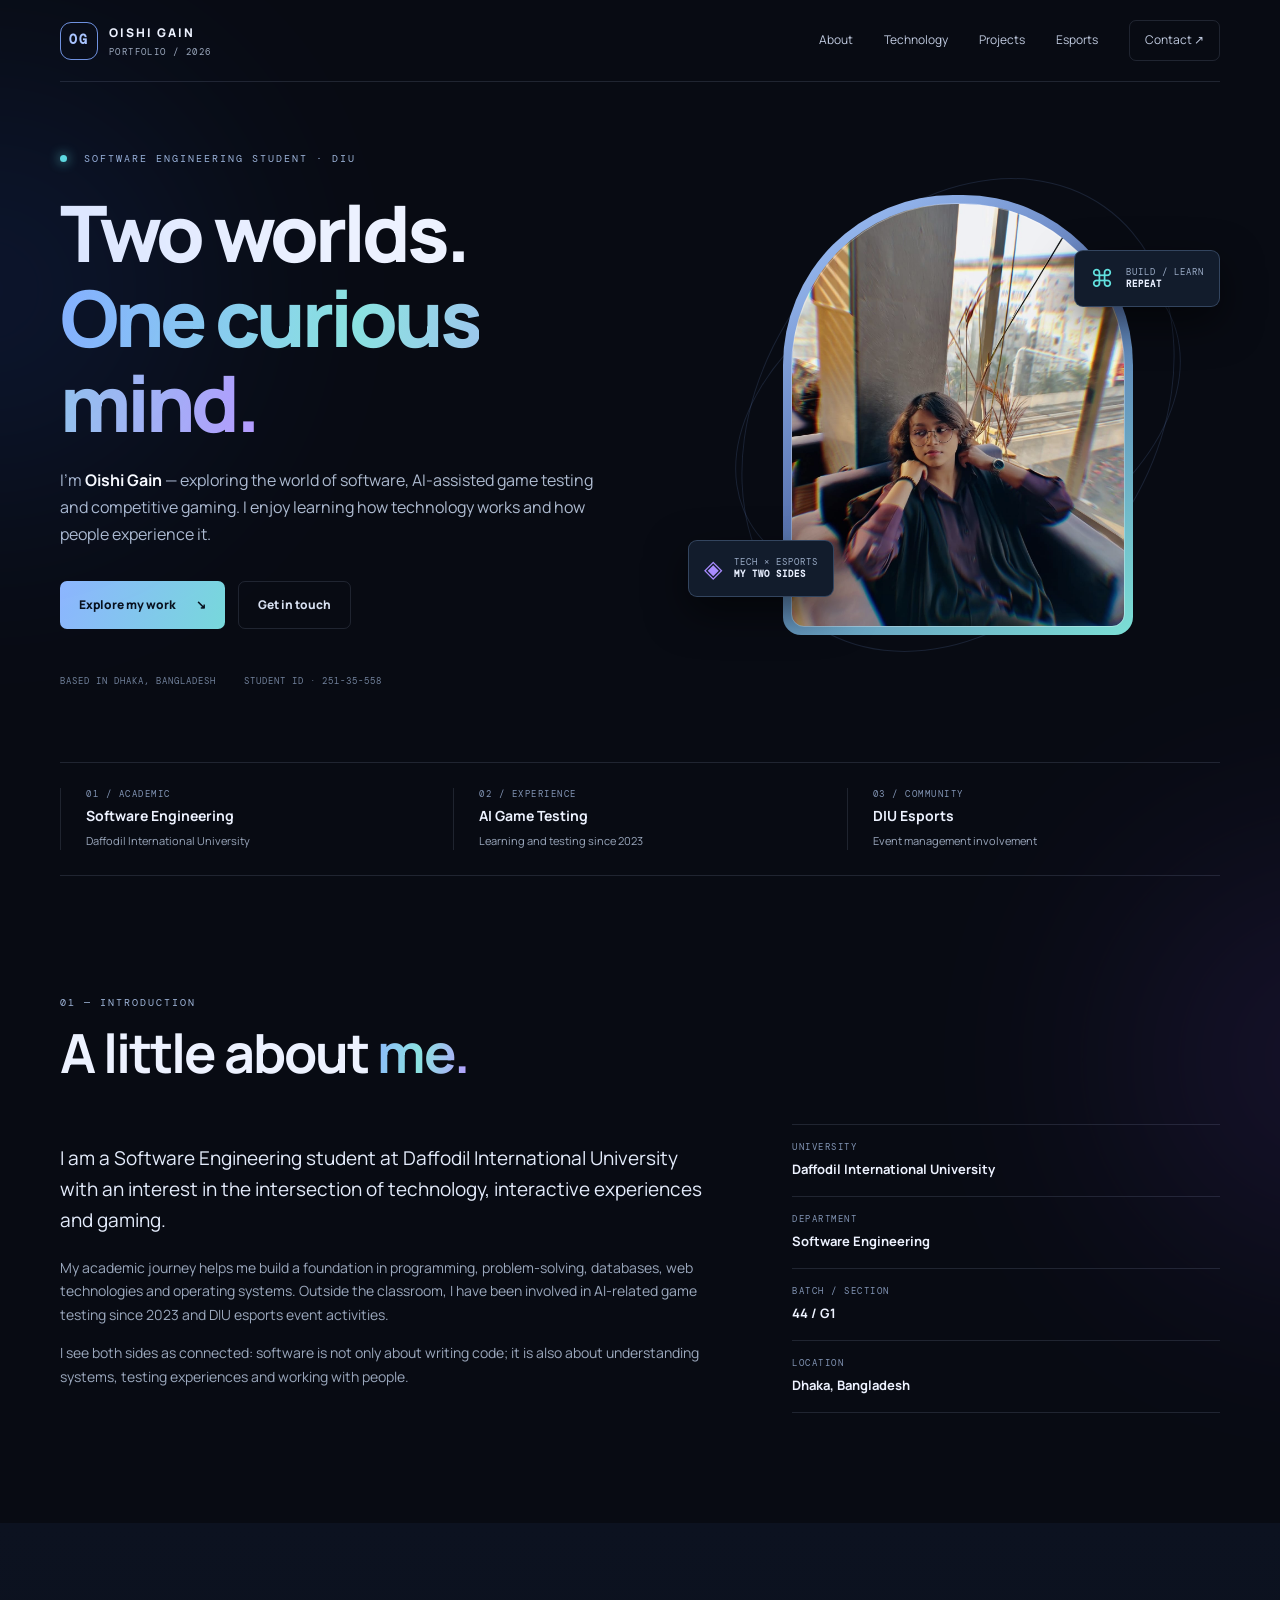
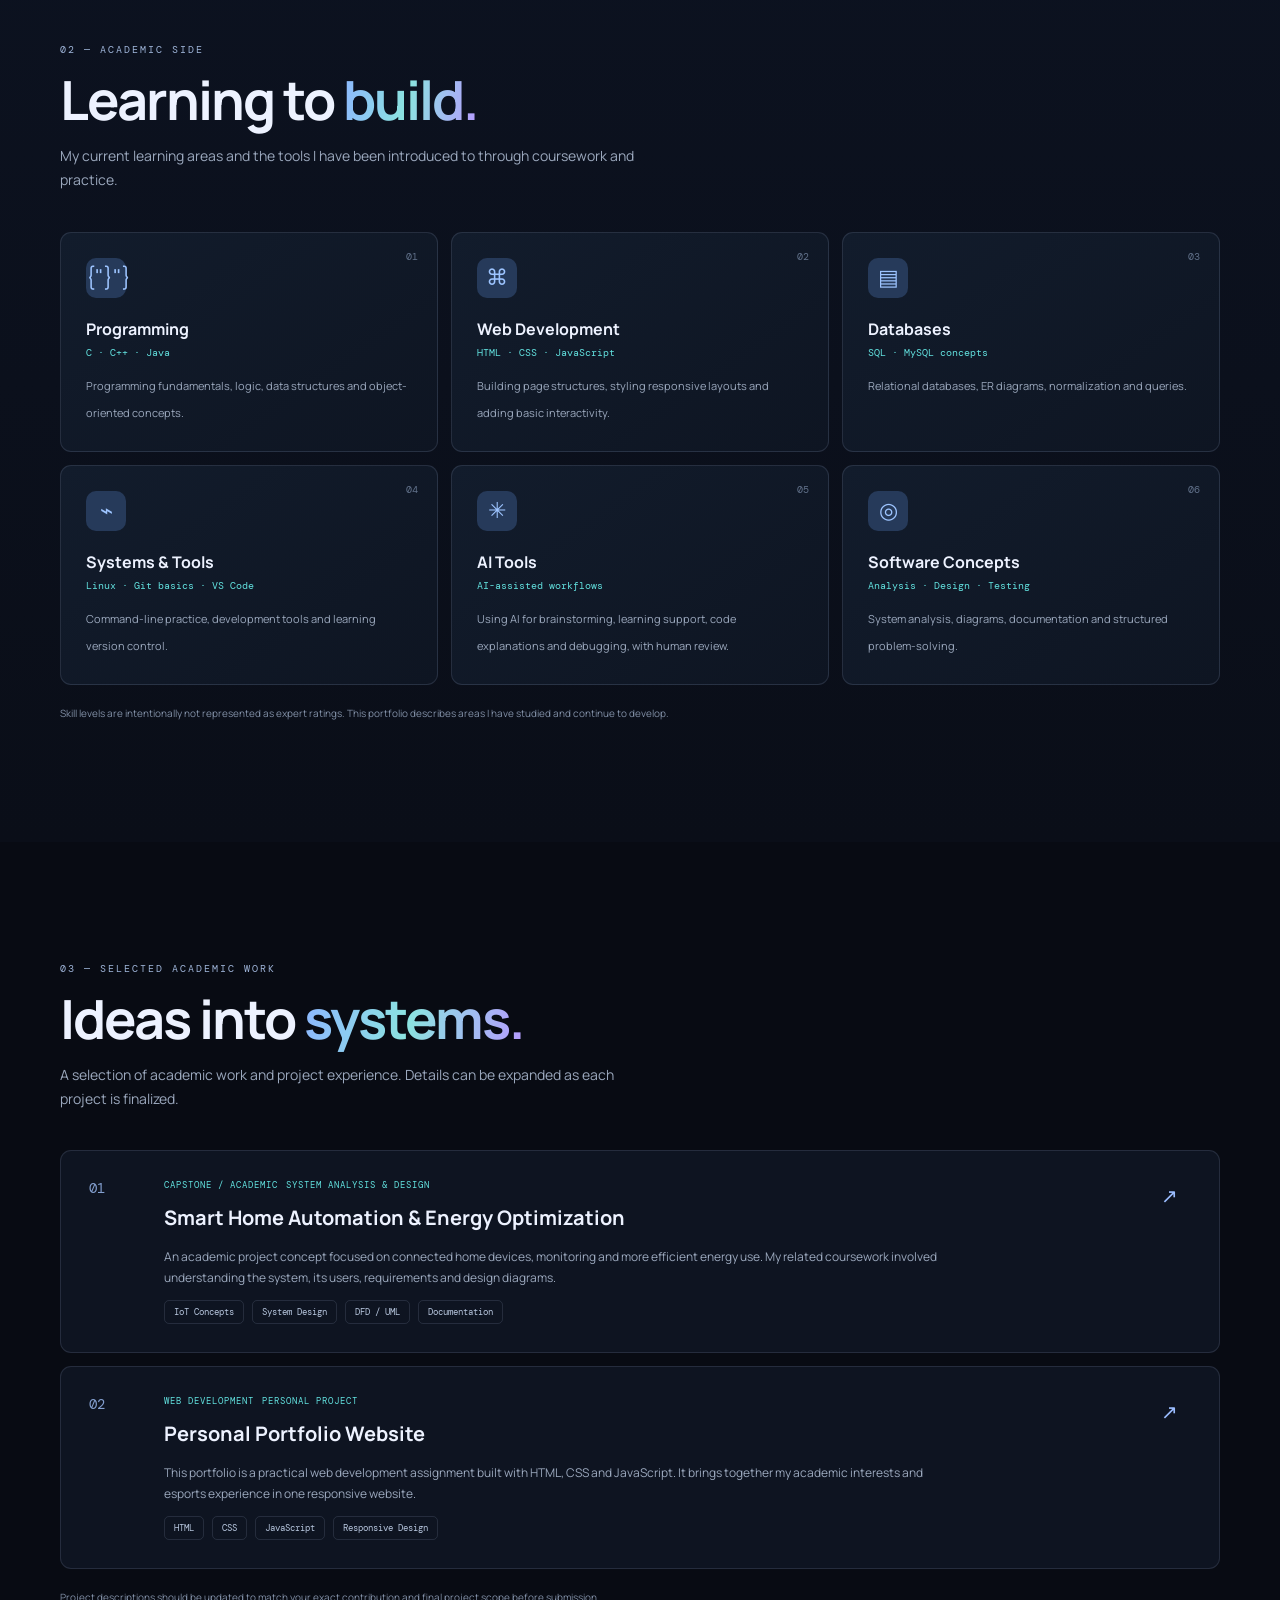
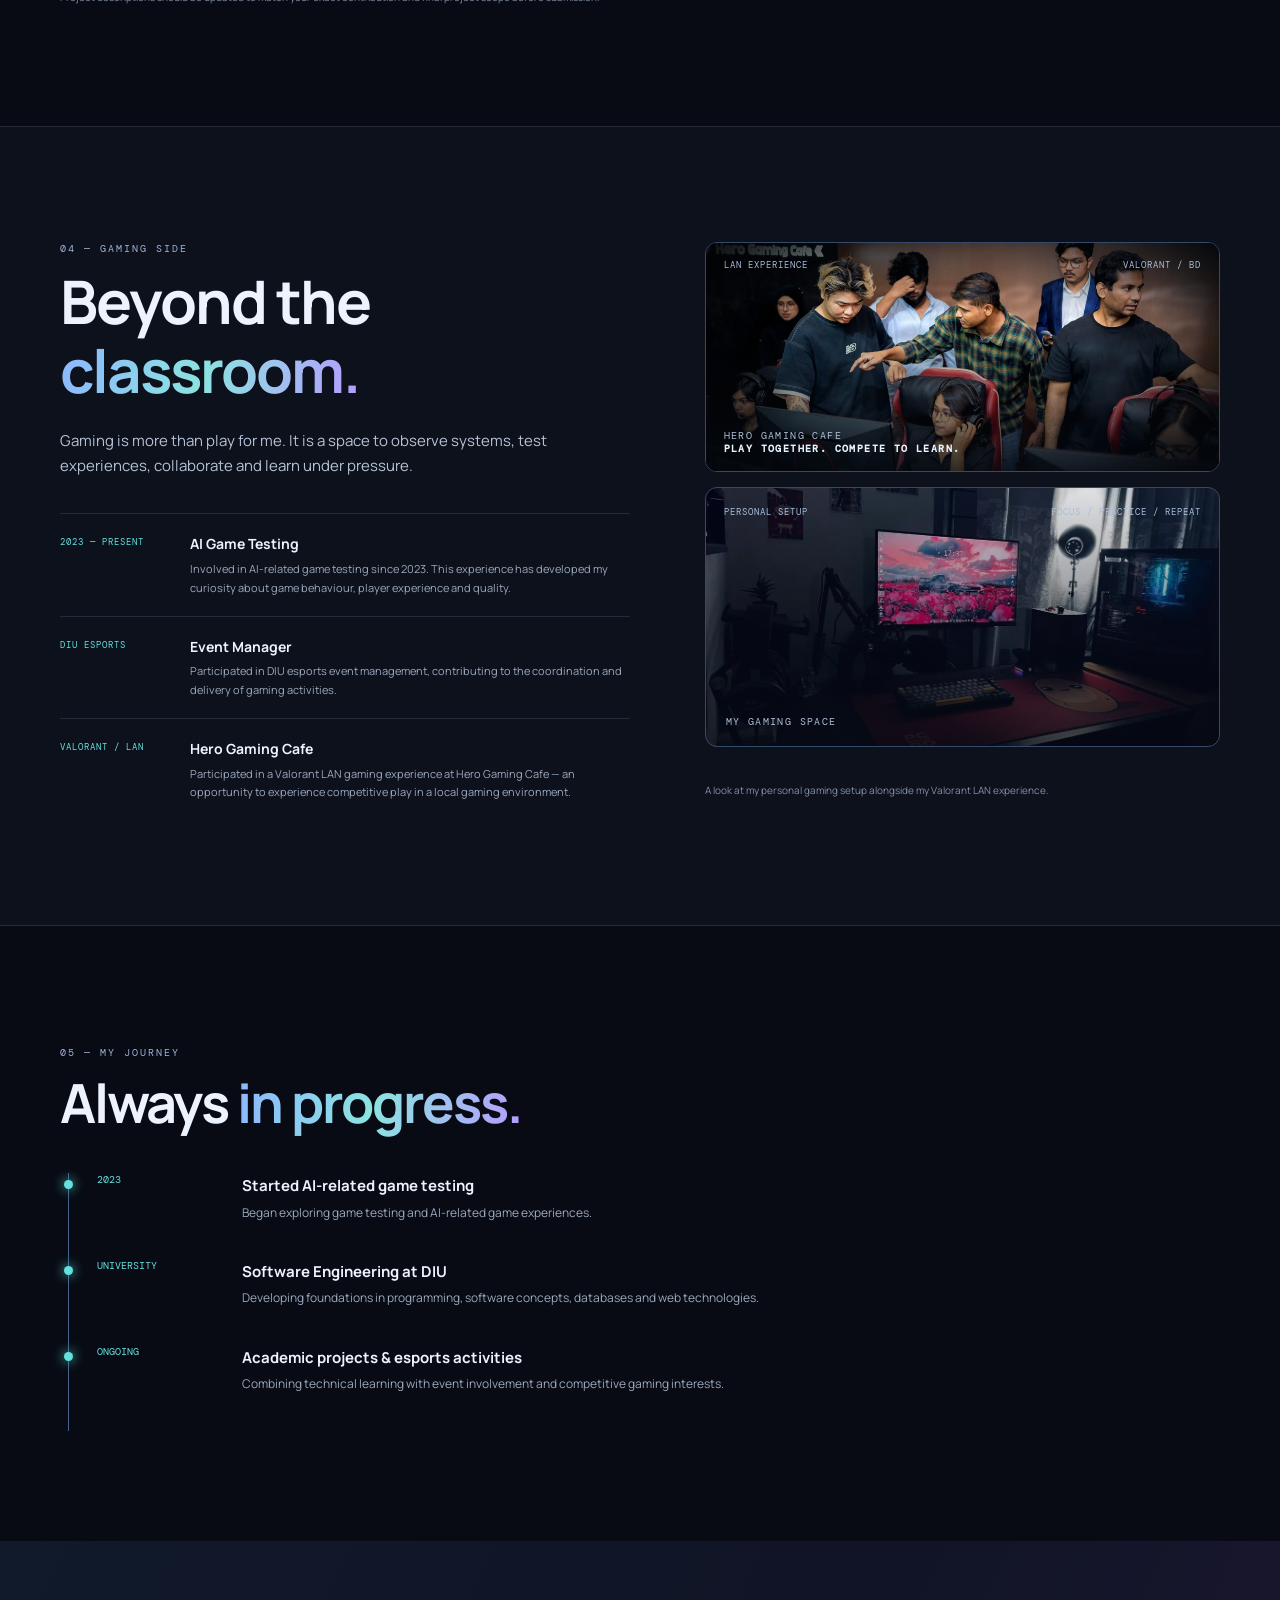
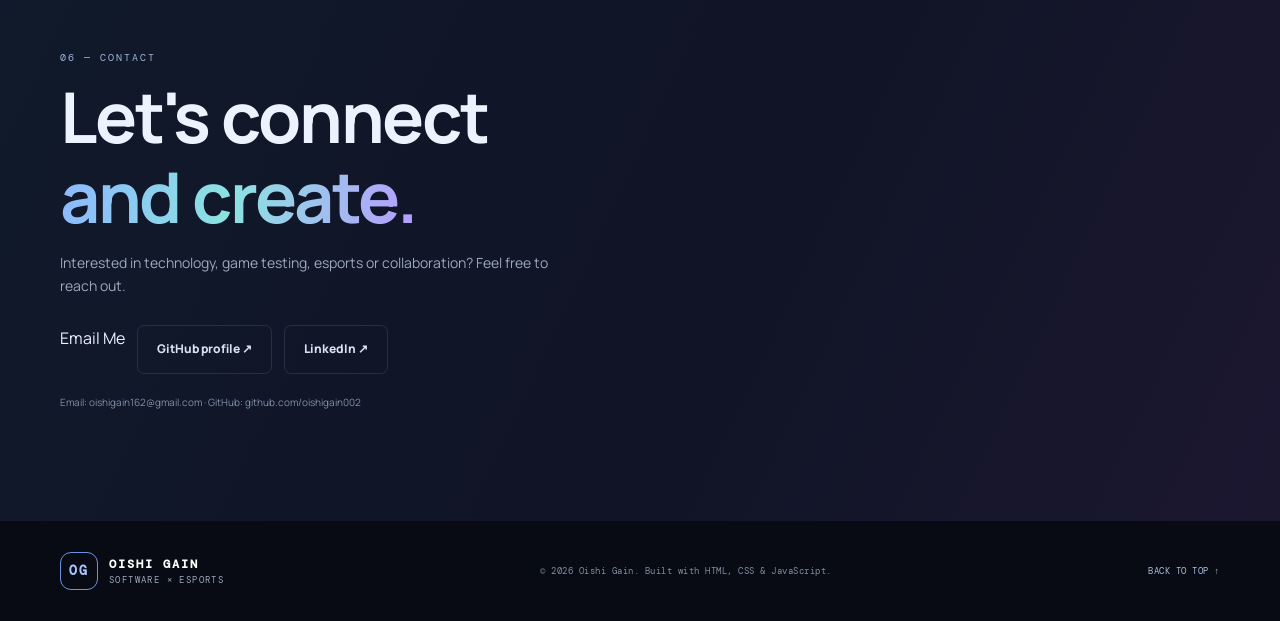
==== commit 414241bd: "Update index.html" ====
--- a/index.html
+++ b/index.html
@@ -108,9 +108,11 @@
       </div>
     </section>
 
-    <section class="contact-section" id="contact"><div class="section-wrap contact-inner"><p class="eyebrow">06 — CONTACT</p><h2>Let's connect<br><span class="gradient-text">and create.</span></h2><p>Interested in technology, game testing, esports or collaboration? Feel free to reach out.</p><div class="contact-links"><a href="mailto:oishigain162@gmail.com" class="button button-primary">Email me ↗</a><a href="https://github.com/oishigain002" target="_blank" rel="noreferrer" class="button button-quiet">GitHub profile ↗</a><a href="https://www.linkedin.com/" target="_blank" rel="noreferrer" class="button button-quiet">LinkedIn ↗</a></div><p class="small-note">Email: oishigain162@gmail.com · GitHub: github.com/oishigain002</p></div></section>
+    <section class="contact-section" id="contact"><div class="section-wrap contact-inner"><p class="eyebrow">06 — CONTACT</p><h2>Let's connect<br><span class="gradient-text">and create.</span></h2><p>Interested in technology, game testing, esports or collaboration? Feel free to reach out.</p><div class="contact-links"><a href="https://mail.google.com/mail/?view=cm&fs=1&to=oishigain162@gmail.com" target="_blank">
+    Email Me
+</a><a href="https://github.com/oishigain002" target="_blank" rel="noreferrer" class="button button-quiet">GitHub profile ↗</a><a href="https://www.linkedin.com/" target="_blank" rel="noreferrer" class="button button-quiet">LinkedIn ↗</a></div><p class="small-note">Email: oishigain162@gmail.com · GitHub: github.com/oishigain002</p></div></section>
   </main>
   <footer class="site-footer"><a class="brand" href="#home"><span class="brand-mark">OG</span><span>OISHI GAIN<span class="brand-sub">SOFTWARE × ESPORTS</span></span></a><span>© <span id="year"></span> Oishi Gain. Built with HTML, CSS & JavaScript.</span><a href="#home">BACK TO TOP ↑</a></footer>
   <script src="script.js"></script>
 </body>
-</html>+</html>
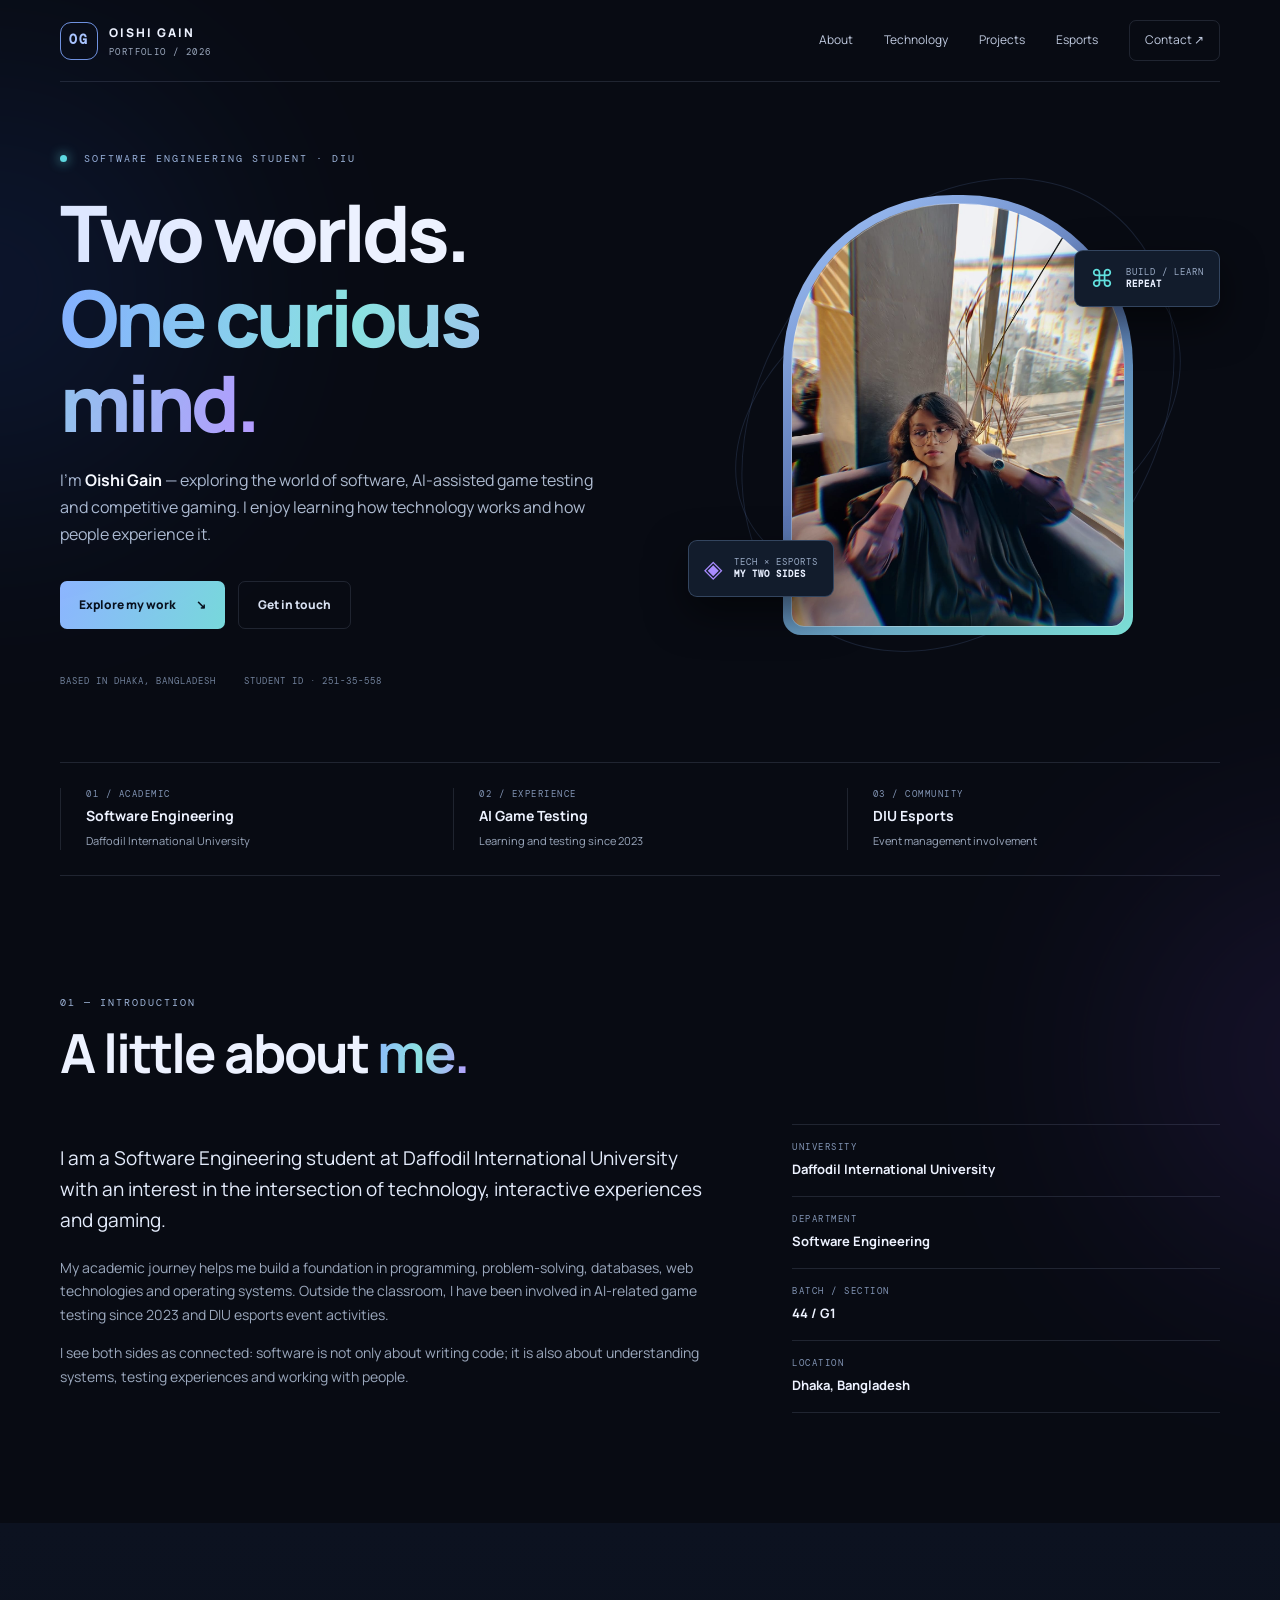
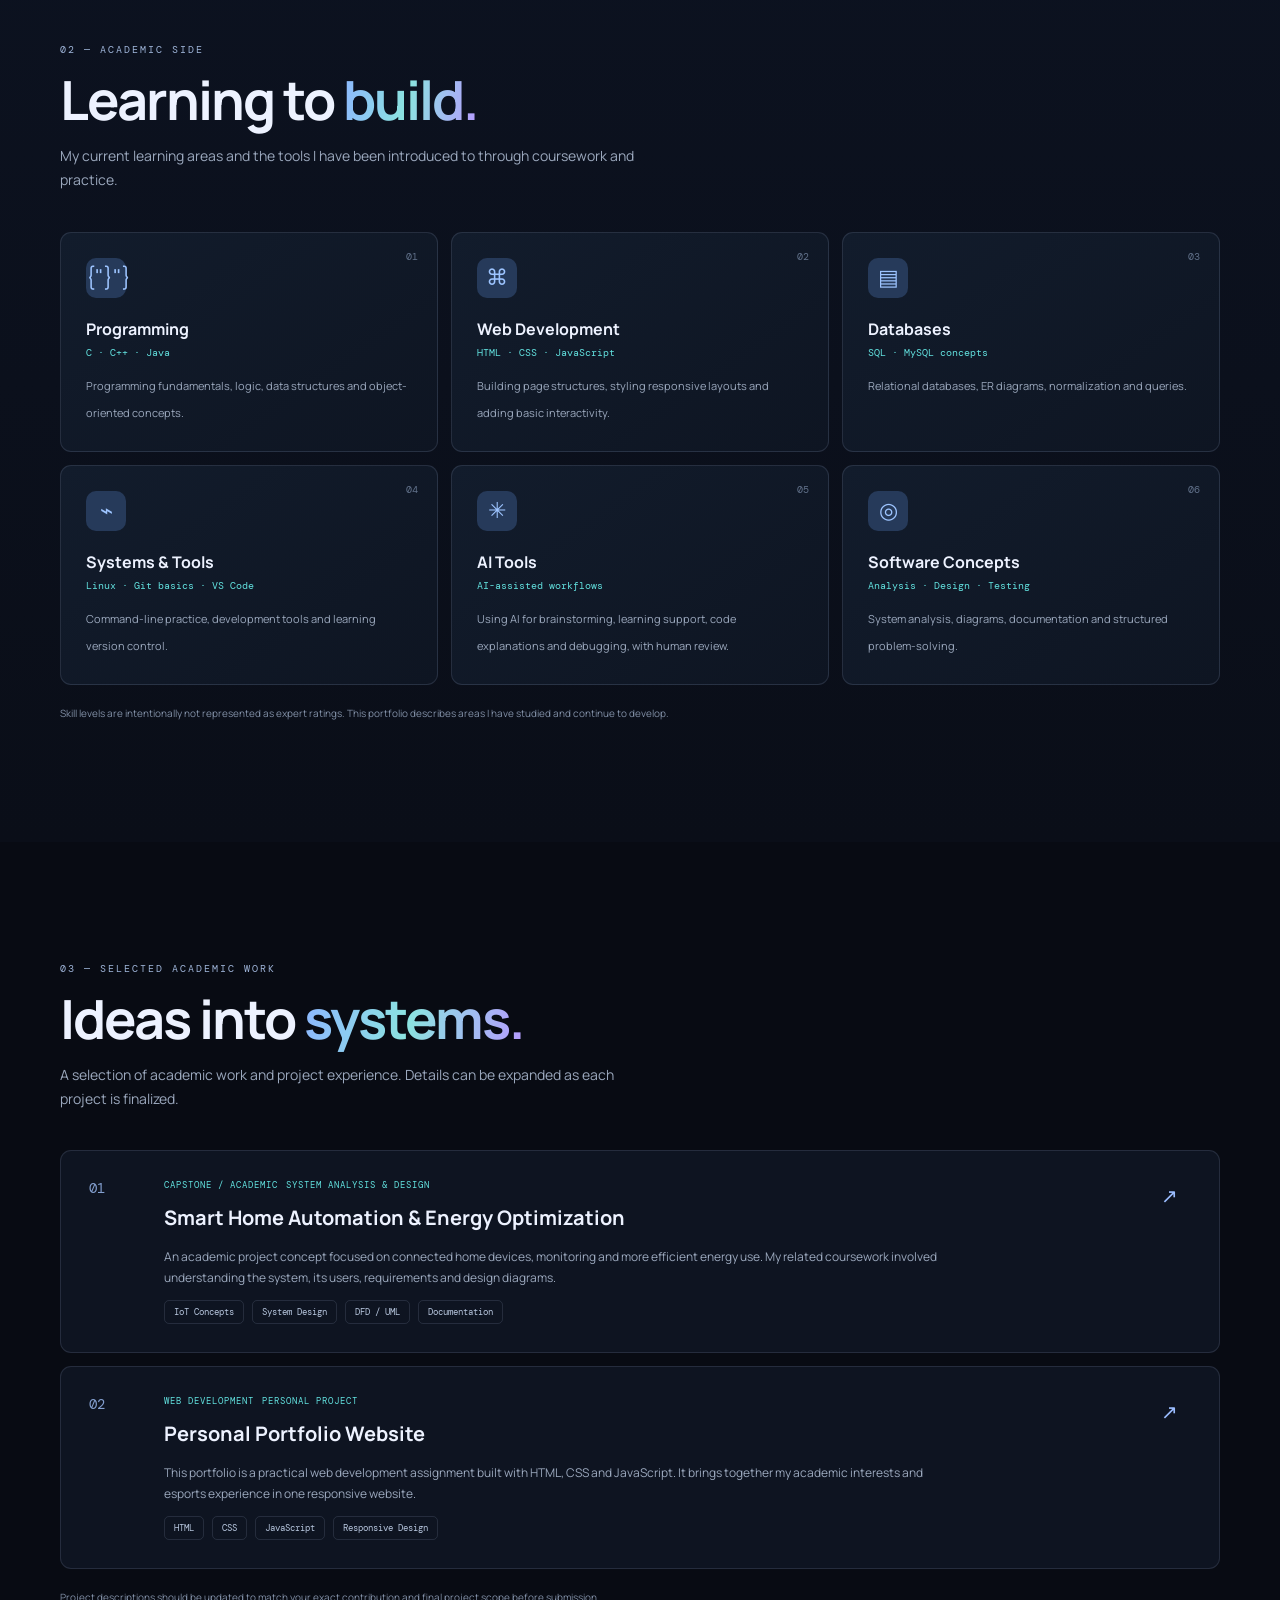
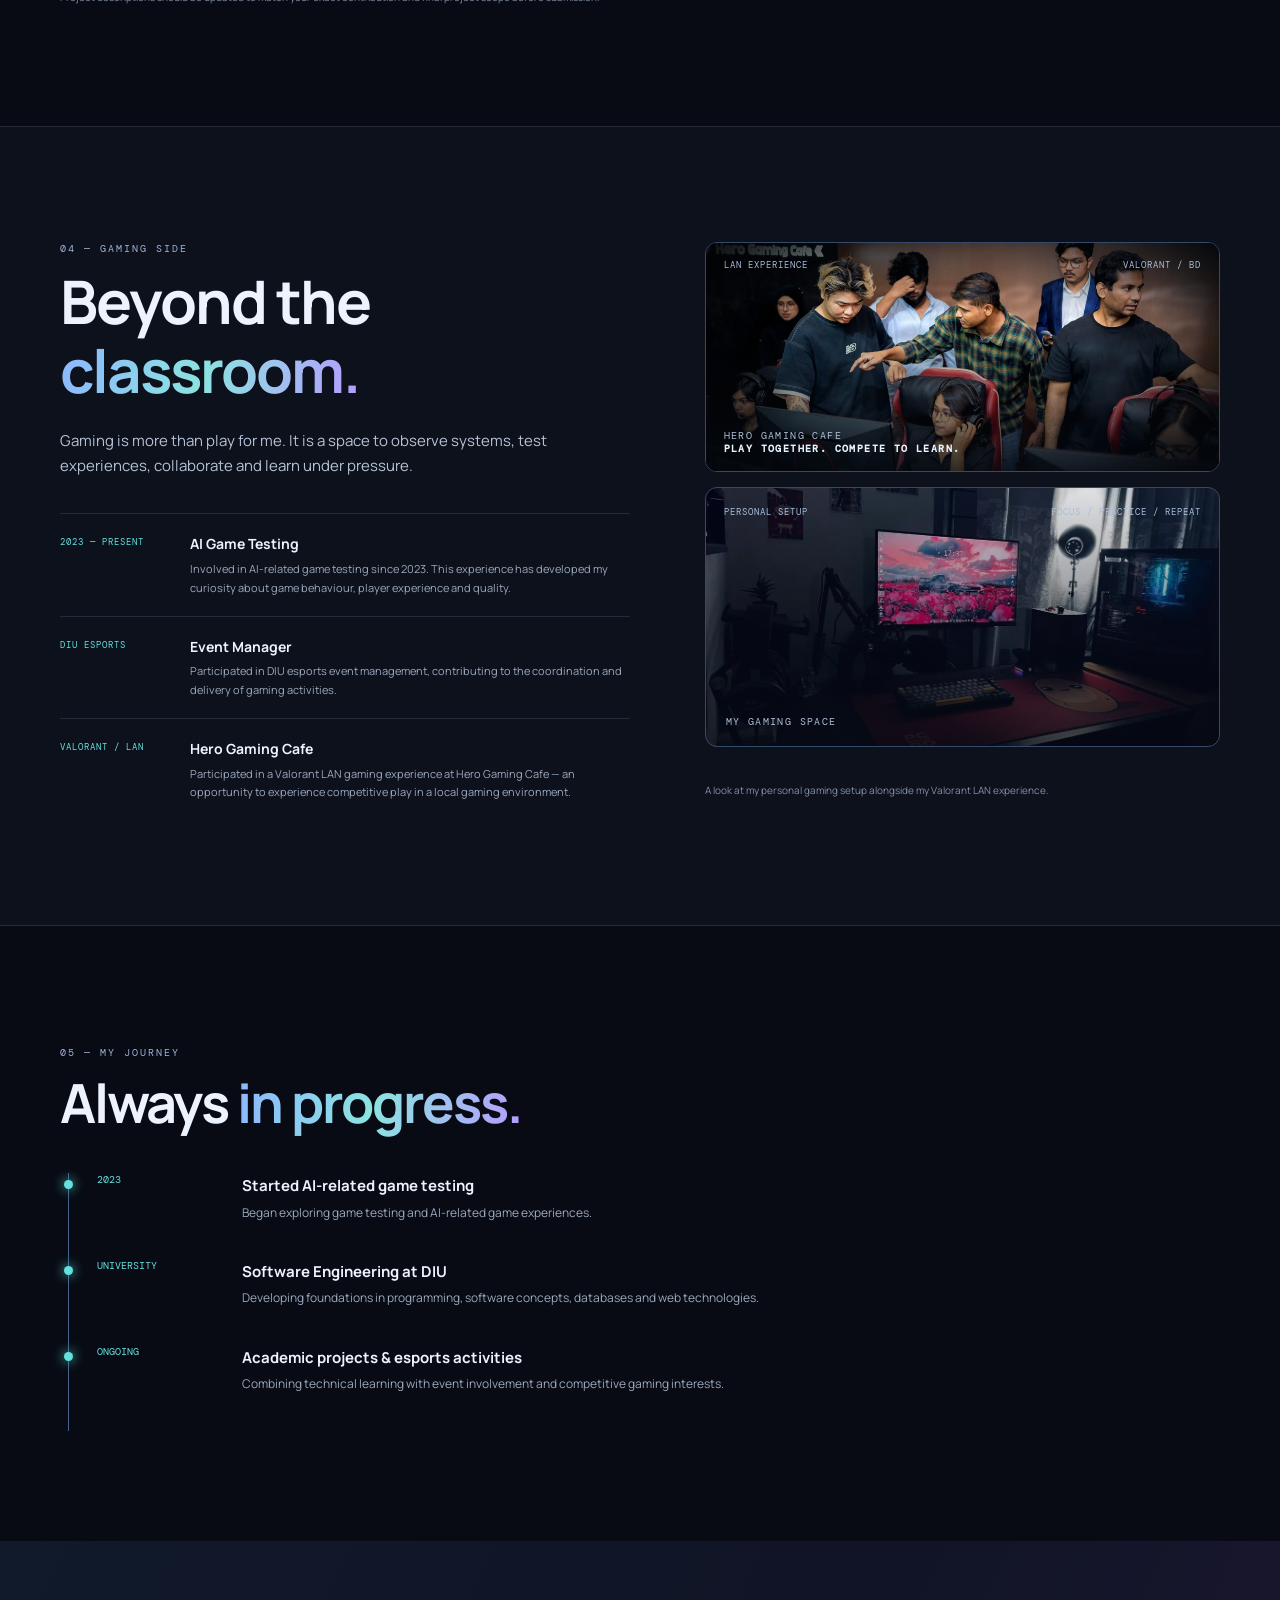
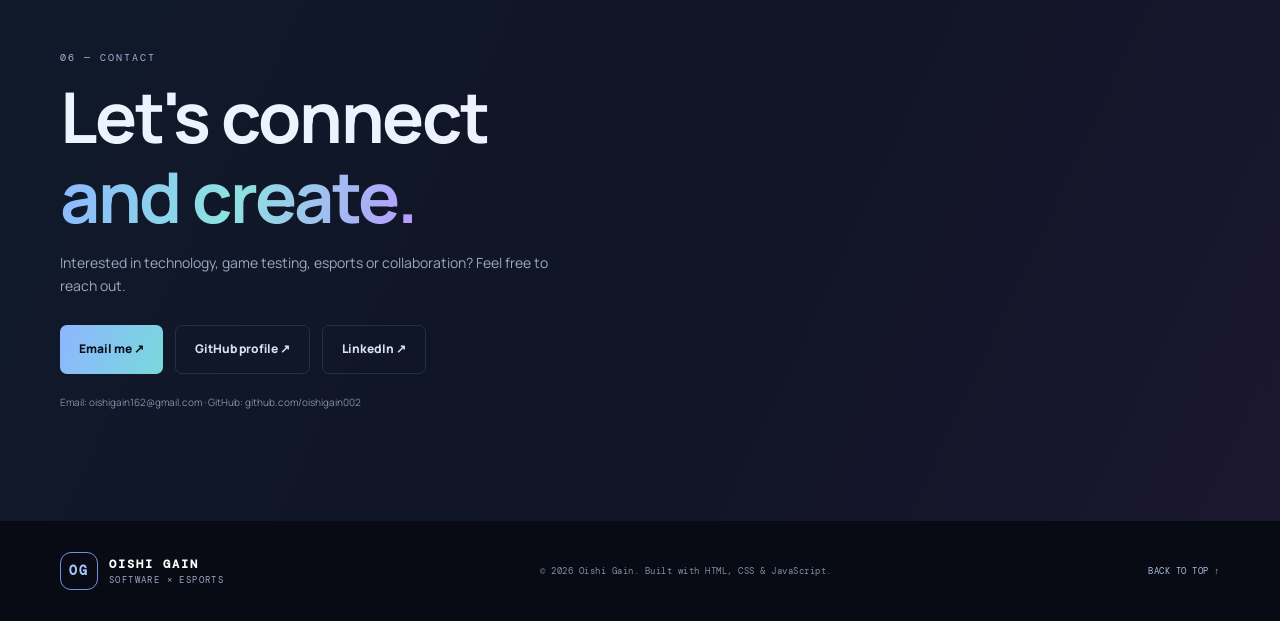
==== commit 0ab3e000: "Update index.html" ====
--- a/index.html
+++ b/index.html
@@ -108,9 +108,13 @@
       </div>
     </section>
 
-    <section class="contact-section" id="contact"><div class="section-wrap contact-inner"><p class="eyebrow">06 — CONTACT</p><h2>Let's connect<br><span class="gradient-text">and create.</span></h2><p>Interested in technology, game testing, esports or collaboration? Feel free to reach out.</p><div class="contact-links"><a href="https://mail.google.com/mail/?view=cm&fs=1&to=oishigain162@gmail.com" target="_blank">
-    Email Me
-</a><a href="https://github.com/oishigain002" target="_blank" rel="noreferrer" class="button button-quiet">GitHub profile ↗</a><a href="https://www.linkedin.com/" target="_blank" rel="noreferrer" class="button button-quiet">LinkedIn ↗</a></div><p class="small-note">Email: oishigain162@gmail.com · GitHub: github.com/oishigain002</p></div></section>
+    <section class="contact-section" id="contact"><div class="section-wrap contact-inner"><p class="eyebrow">06 — CONTACT</p><h2>Let's connect<br><span class="gradient-text">and create.</span></h2><p>Interested in technology, game testing, esports or collaboration? Feel free to reach out.</p><div class="contact-links">
+     <a href="https://mail.google.com/mail/?view=cm&fs=1&to=oishigain162@gmail.com"
+   class="button button-primary"
+   target="_blank">
+   Email me ↗
+</a> 
+      <a href="https://github.com/oishigain002" target="_blank" rel="noreferrer" class="button button-quiet">GitHub profile ↗</a><a href="https://www.linkedin.com/" target="_blank" rel="noreferrer" class="button button-quiet">LinkedIn ↗</a></div><p class="small-note">Email: oishigain162@gmail.com · GitHub: github.com/oishigain002</p></div></section>
   </main>
   <footer class="site-footer"><a class="brand" href="#home"><span class="brand-mark">OG</span><span>OISHI GAIN<span class="brand-sub">SOFTWARE × ESPORTS</span></span></a><span>© <span id="year"></span> Oishi Gain. Built with HTML, CSS & JavaScript.</span><a href="#home">BACK TO TOP ↑</a></footer>
   <script src="script.js"></script>
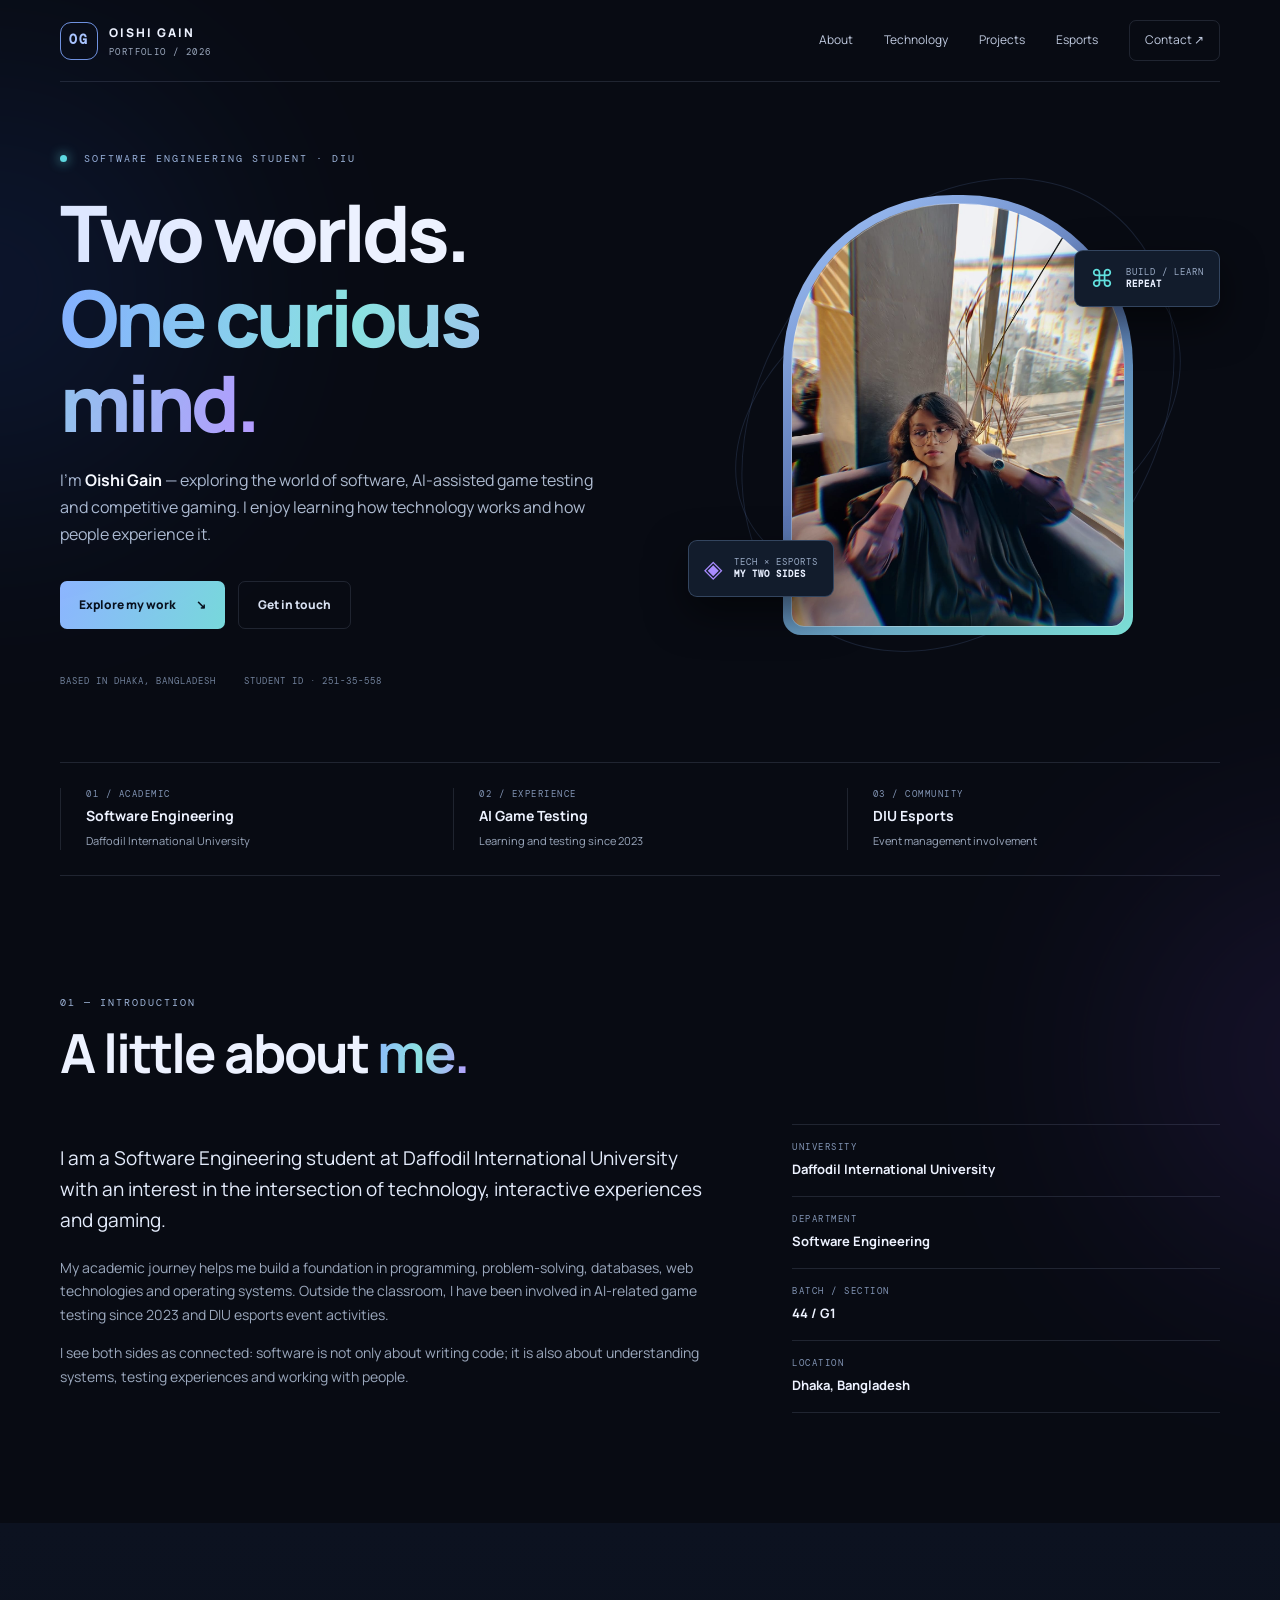
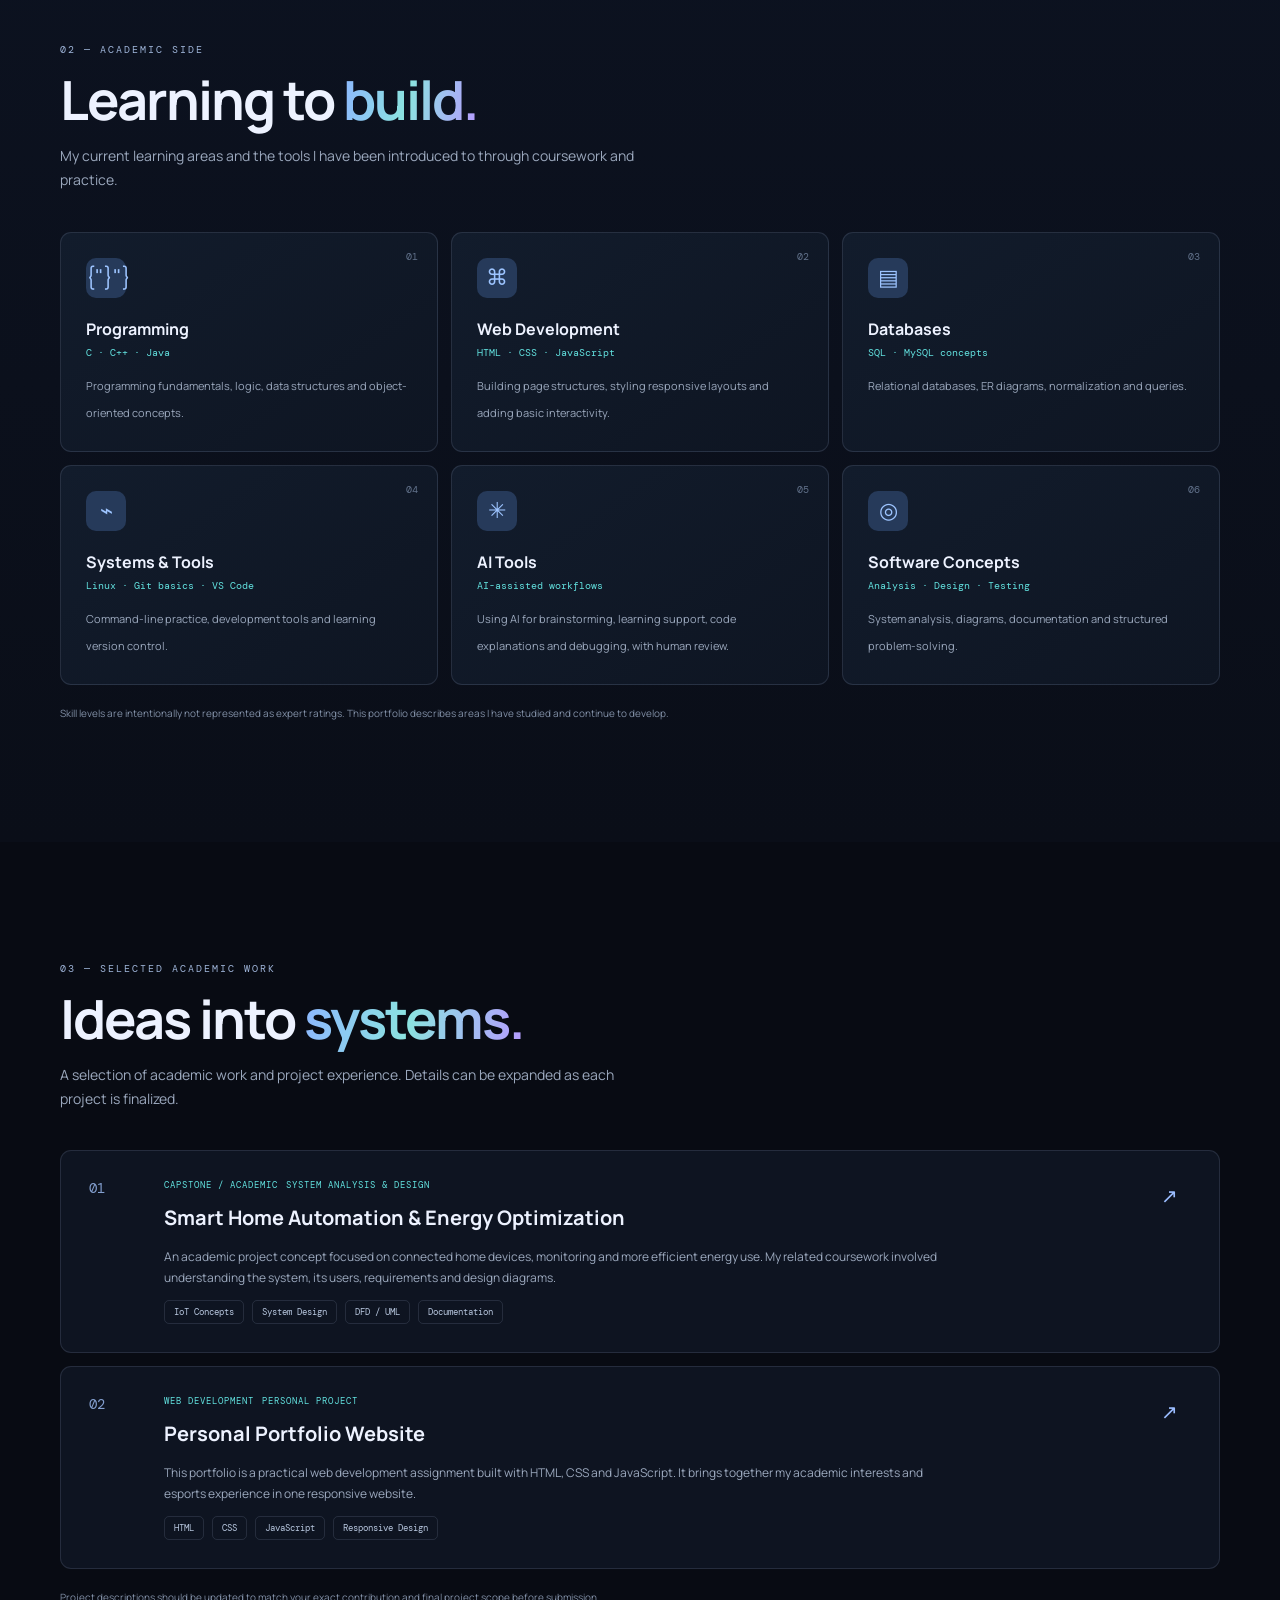
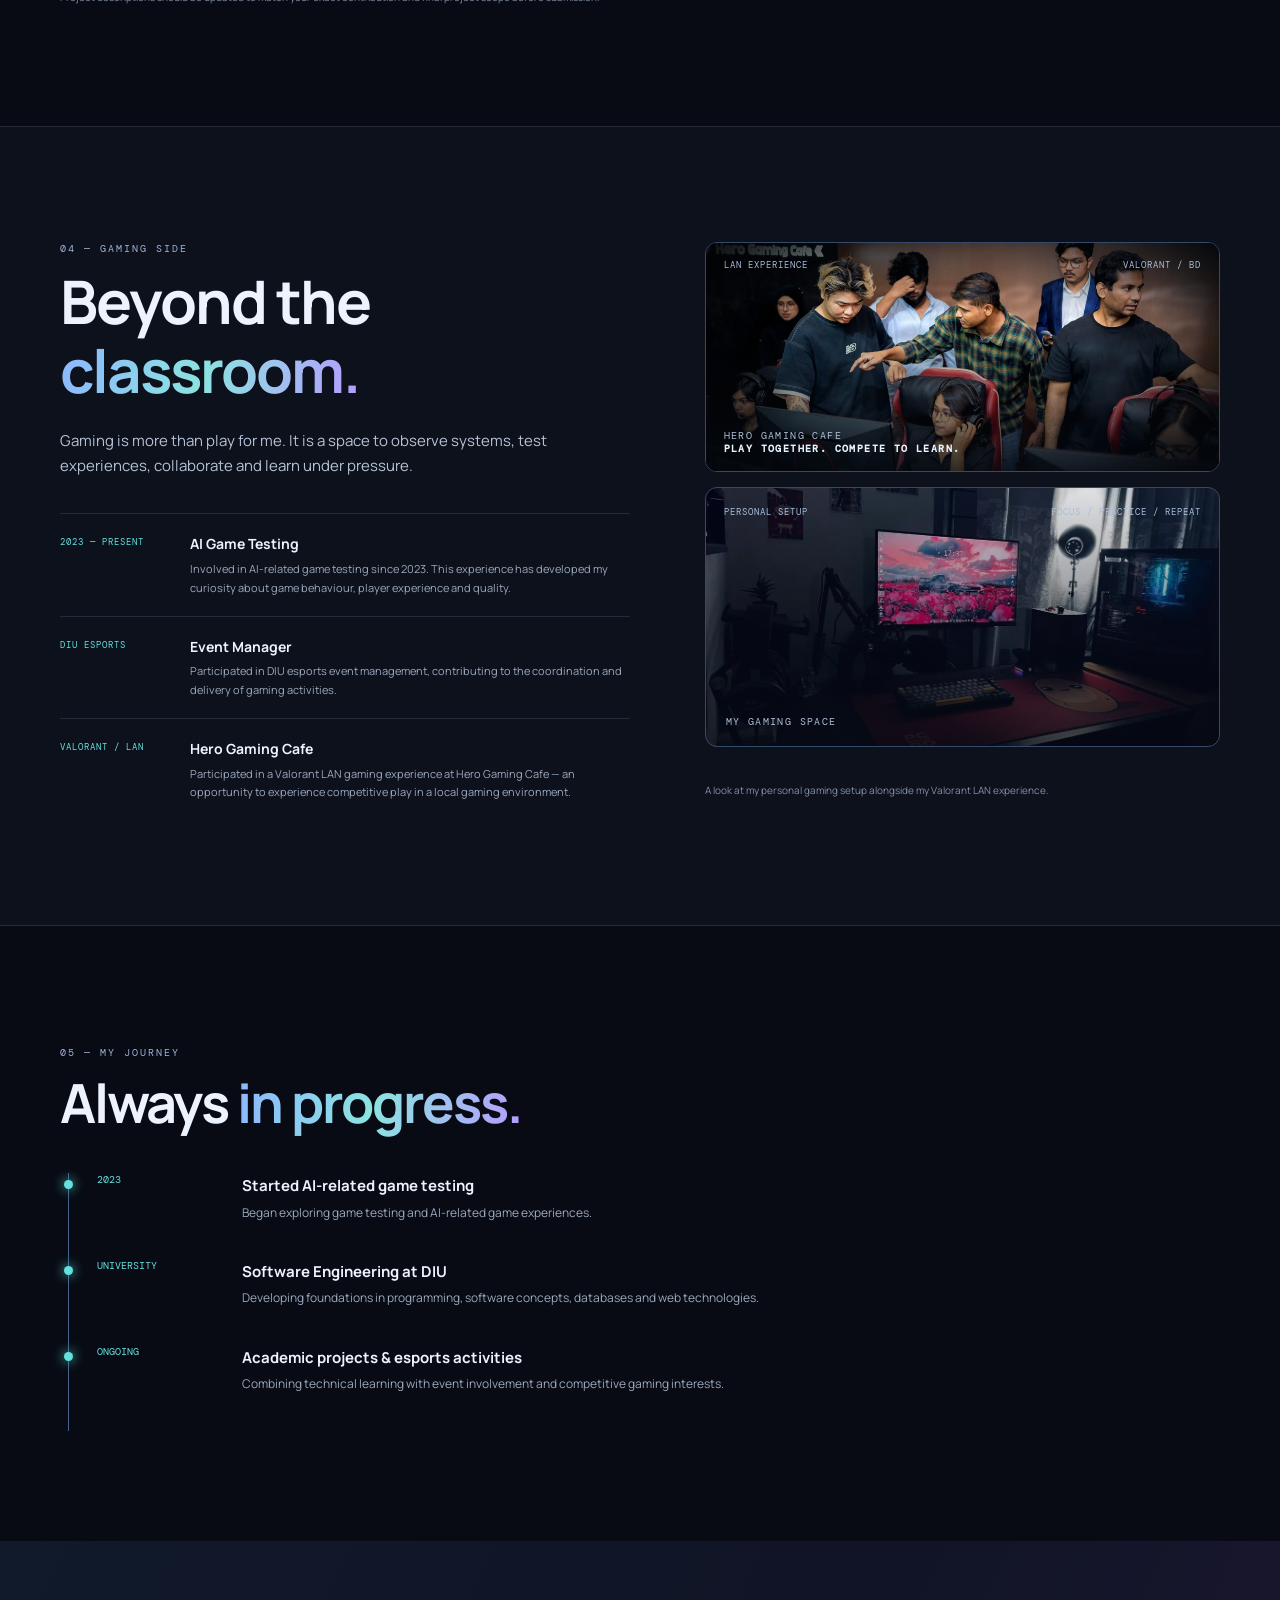
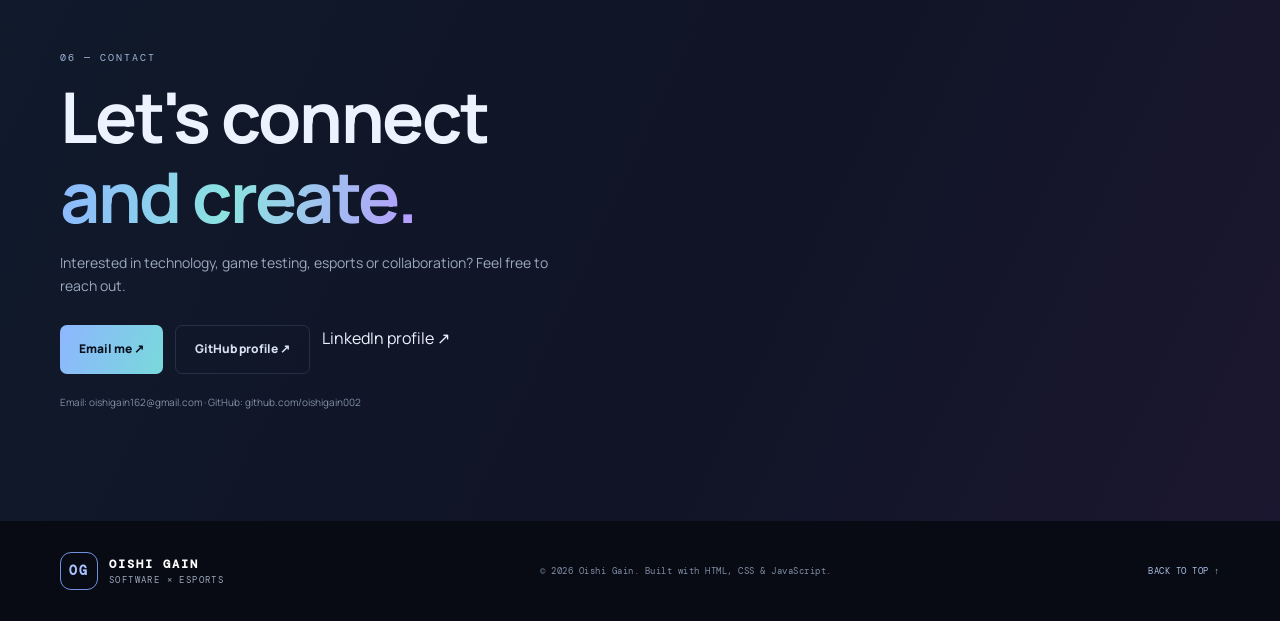
==== commit 8584bd49: "Update index.html" ====
--- a/index.html
+++ b/index.html
@@ -114,7 +114,7 @@
    target="_blank">
    Email me ↗
 </a> 
-      <a href="https://github.com/oishigain002" target="_blank" rel="noreferrer" class="button button-quiet">GitHub profile ↗</a><a href="https://www.linkedin.com/" target="_blank" rel="noreferrer" class="button button-quiet">LinkedIn ↗</a></div><p class="small-note">Email: oishigain162@gmail.com · GitHub: github.com/oishigain002</p></div></section>
+      <a href="https://github.com/oishigain002" target="_blank" rel="noreferrer" class="button button-quiet">GitHub profile ↗</a><a href="https://www.linkedin.com/in/oishi-gain-485b63328/" target="_blank" rel="noopener">LinkedIn profile ↗</a></div><p class="small-note">Email: oishigain162@gmail.com · GitHub: github.com/oishigain002</p></div></section>
   </main>
   <footer class="site-footer"><a class="brand" href="#home"><span class="brand-mark">OG</span><span>OISHI GAIN<span class="brand-sub">SOFTWARE × ESPORTS</span></span></a><span>© <span id="year"></span> Oishi Gain. Built with HTML, CSS & JavaScript.</span><a href="#home">BACK TO TOP ↑</a></footer>
   <script src="script.js"></script>
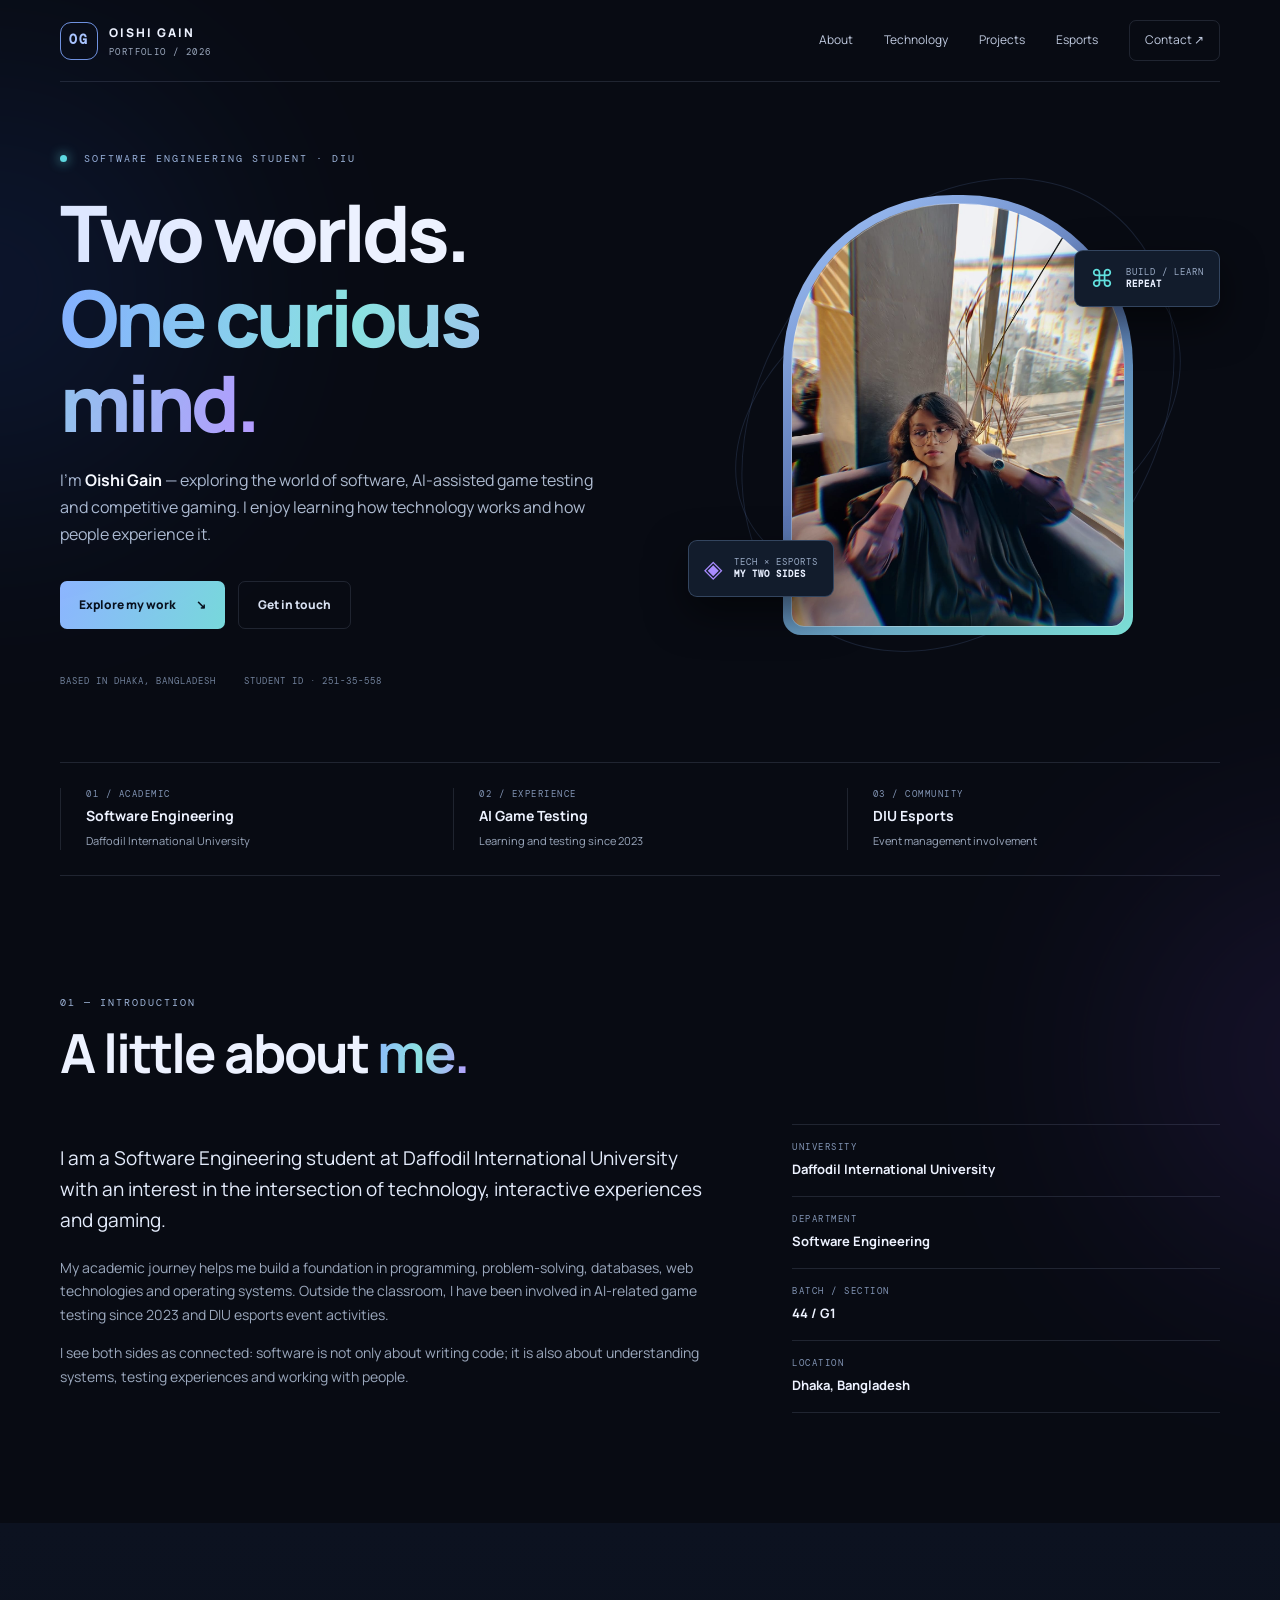
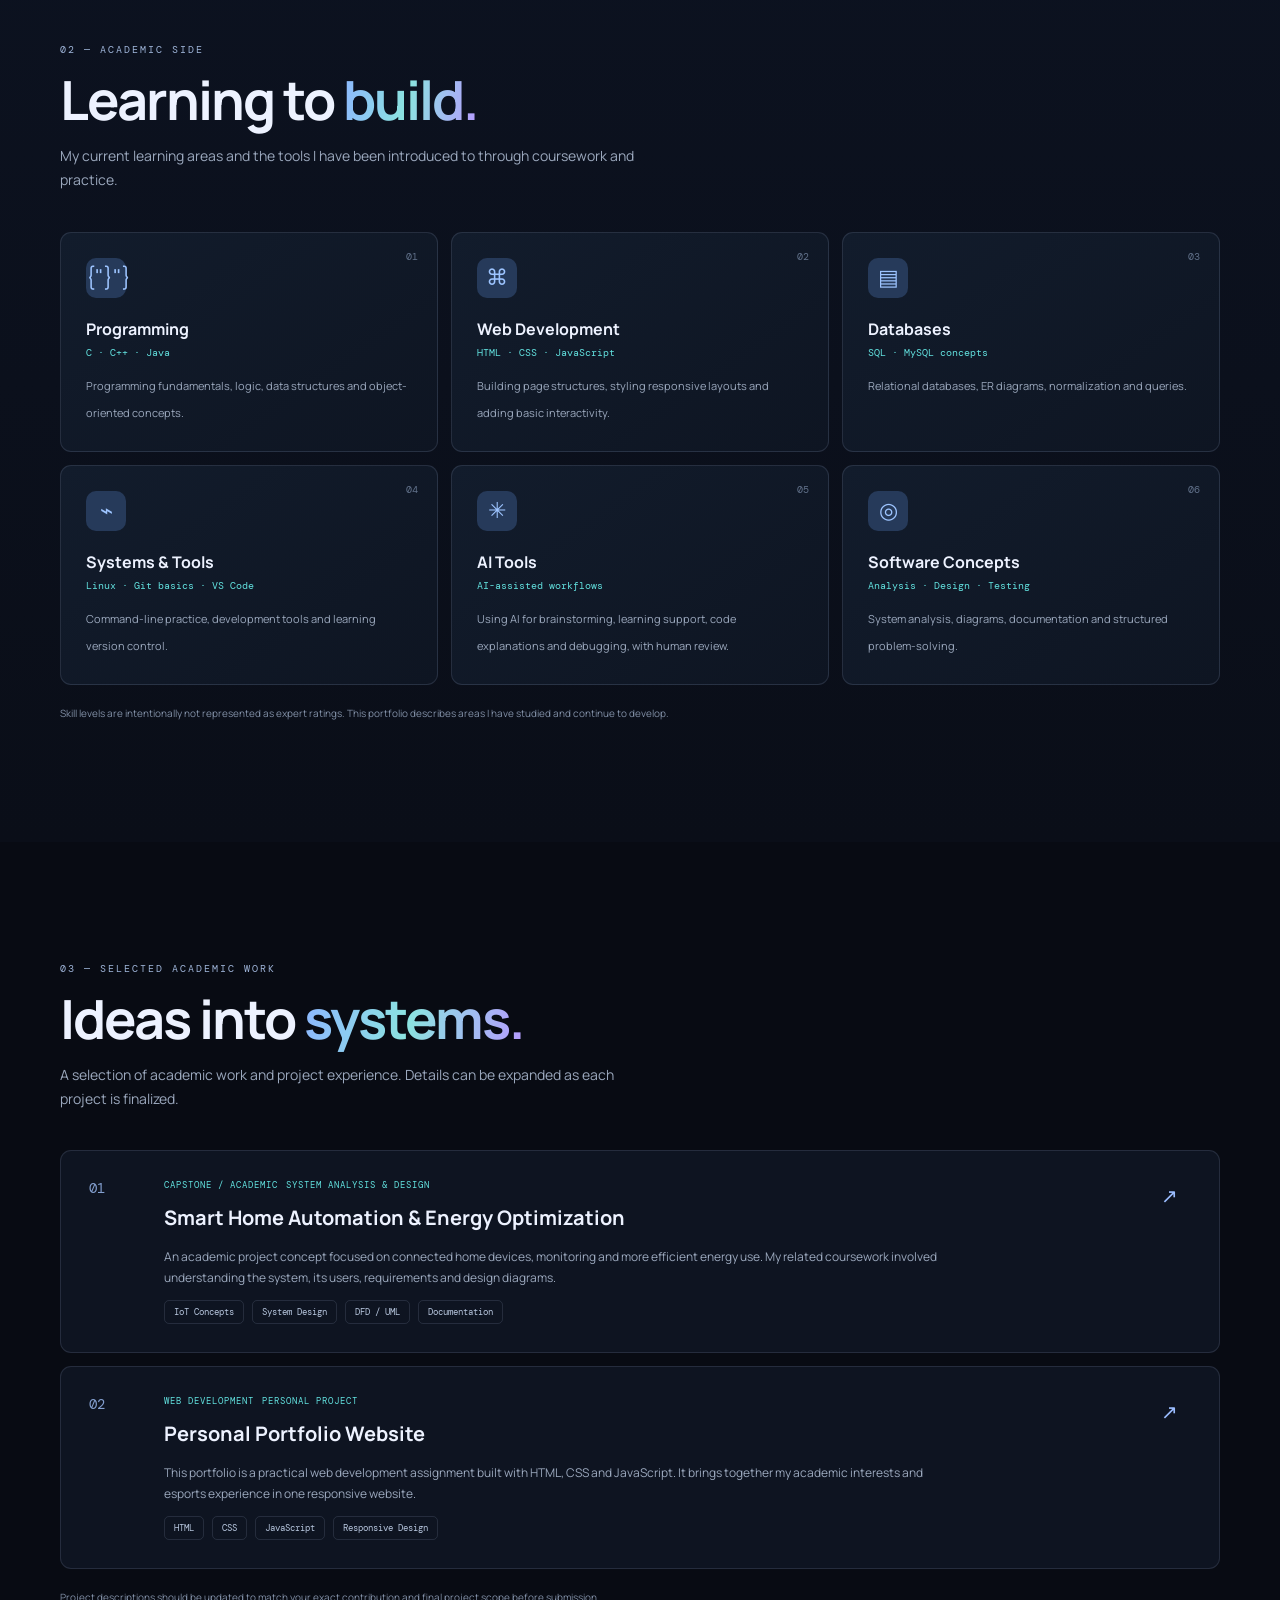
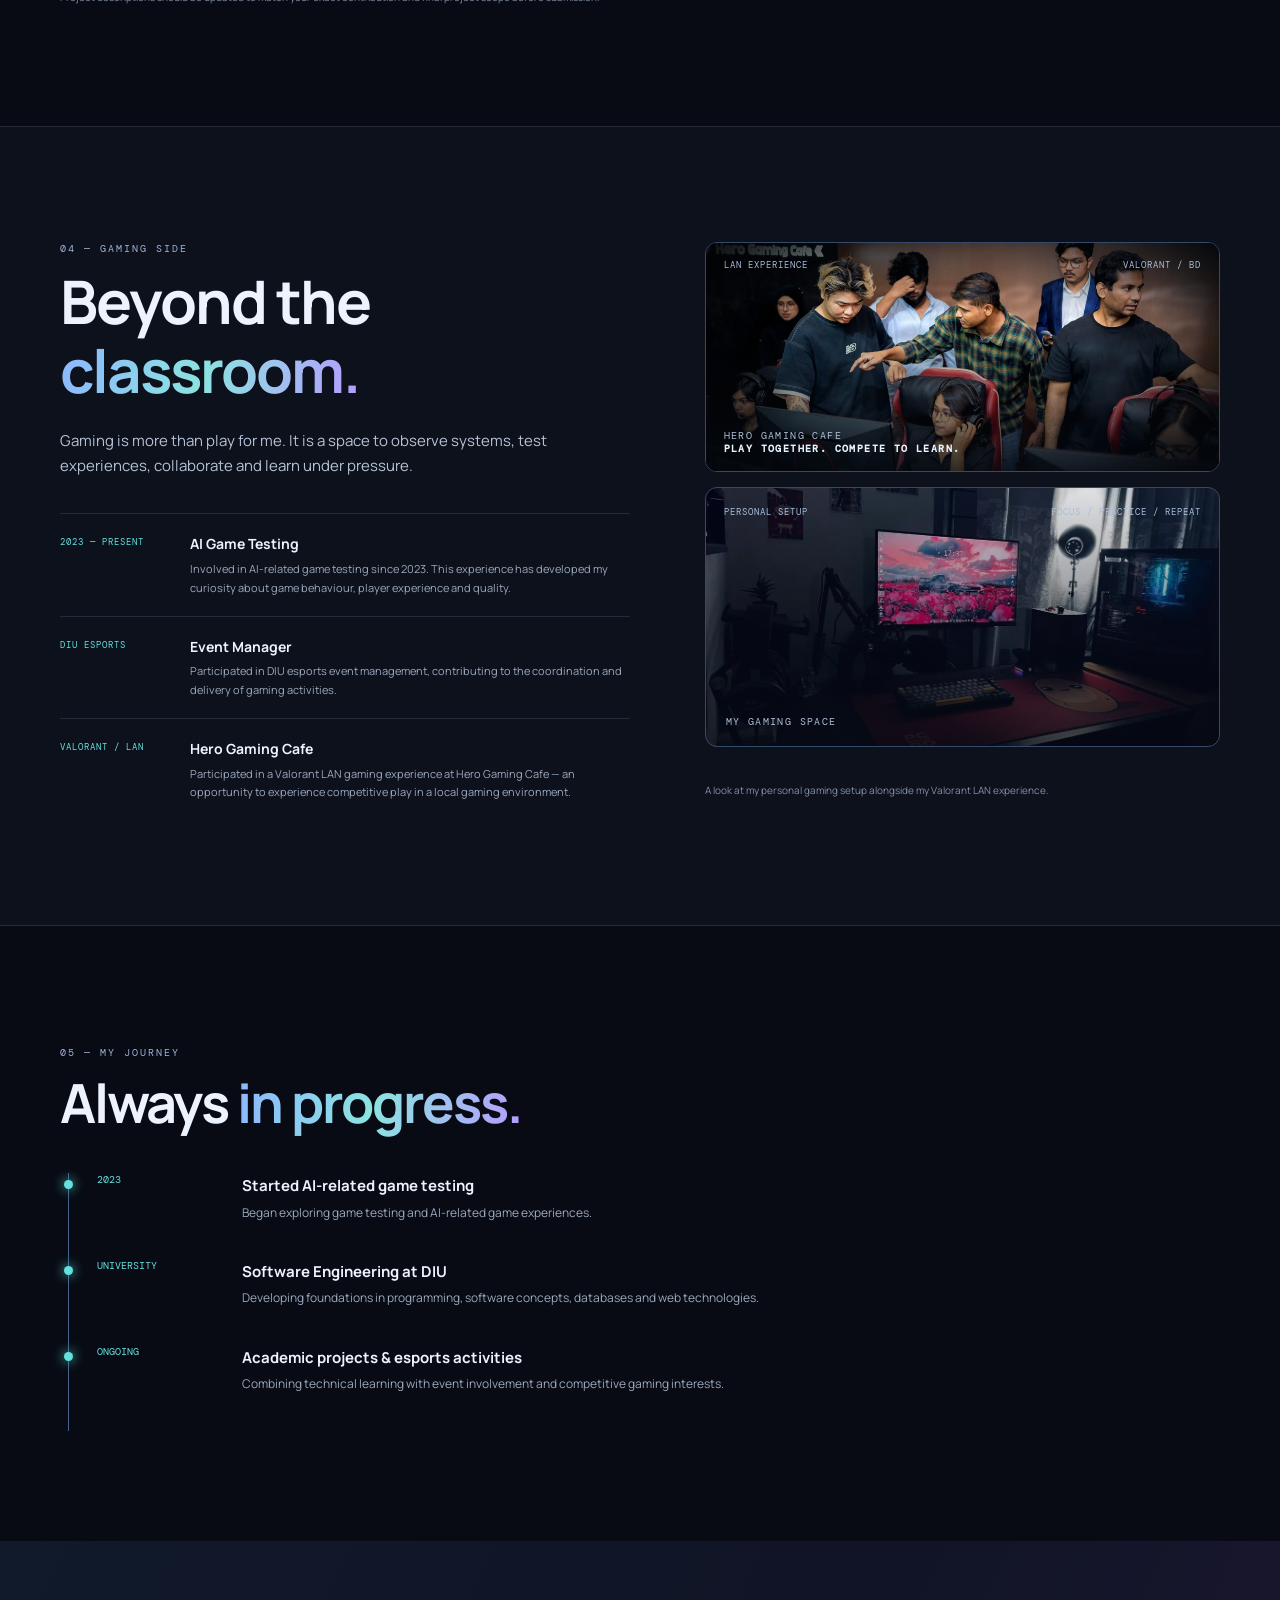
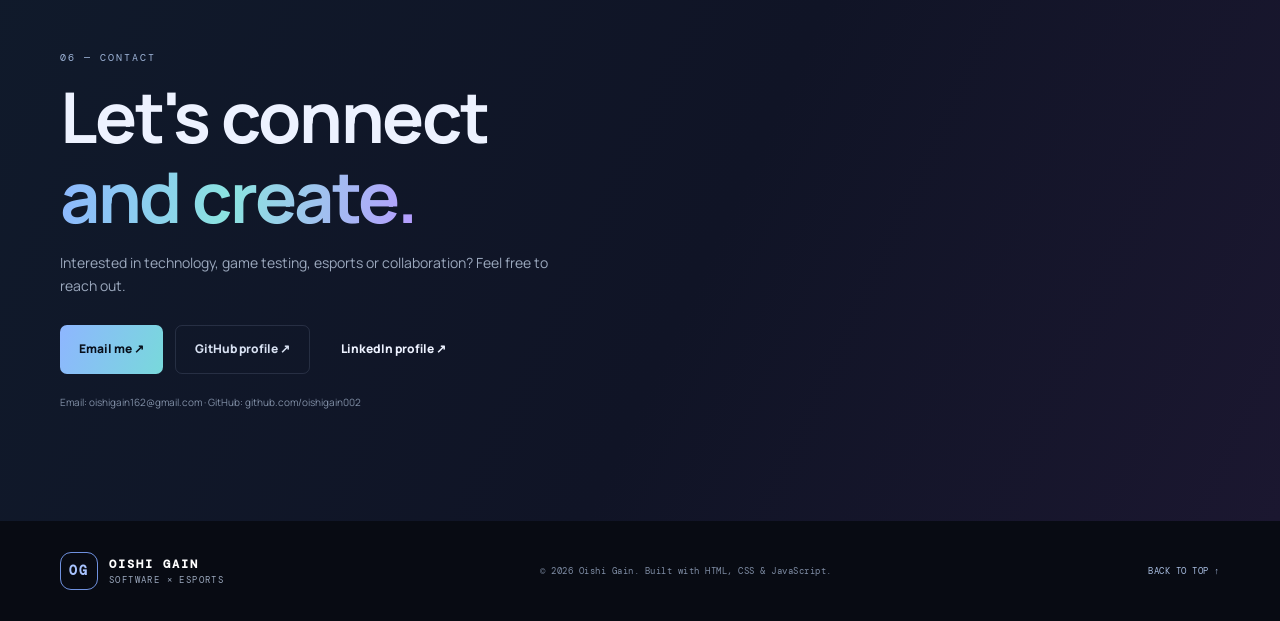
==== commit 51240c30: "Update index.html" ====
--- a/index.html
+++ b/index.html
@@ -114,7 +114,13 @@
    target="_blank">
    Email me ↗
 </a> 
-      <a href="https://github.com/oishigain002" target="_blank" rel="noreferrer" class="button button-quiet">GitHub profile ↗</a><a href="https://www.linkedin.com/in/oishi-gain-485b63328/" target="_blank" rel="noopener">LinkedIn profile ↗</a></div><p class="small-note">Email: oishigain162@gmail.com · GitHub: github.com/oishigain002</p></div></section>
+      <a href="https://github.com/oishigain002" target="_blank" rel="noreferrer" class="button button-quiet">GitHub profile ↗</a>
+     <a href="https://www.linkedin.com/in/oishi-gain-485b63328/"
+   class="button button-secondary"
+   target="_blank" rel="noopener">
+   LinkedIn profile ↗
+</a>
+    </div><p class="small-note">Email: oishigain162@gmail.com · GitHub: github.com/oishigain002</p></div></section>
   </main>
   <footer class="site-footer"><a class="brand" href="#home"><span class="brand-mark">OG</span><span>OISHI GAIN<span class="brand-sub">SOFTWARE × ESPORTS</span></span></a><span>© <span id="year"></span> Oishi Gain. Built with HTML, CSS & JavaScript.</span><a href="#home">BACK TO TOP ↑</a></footer>
   <script src="script.js"></script>
